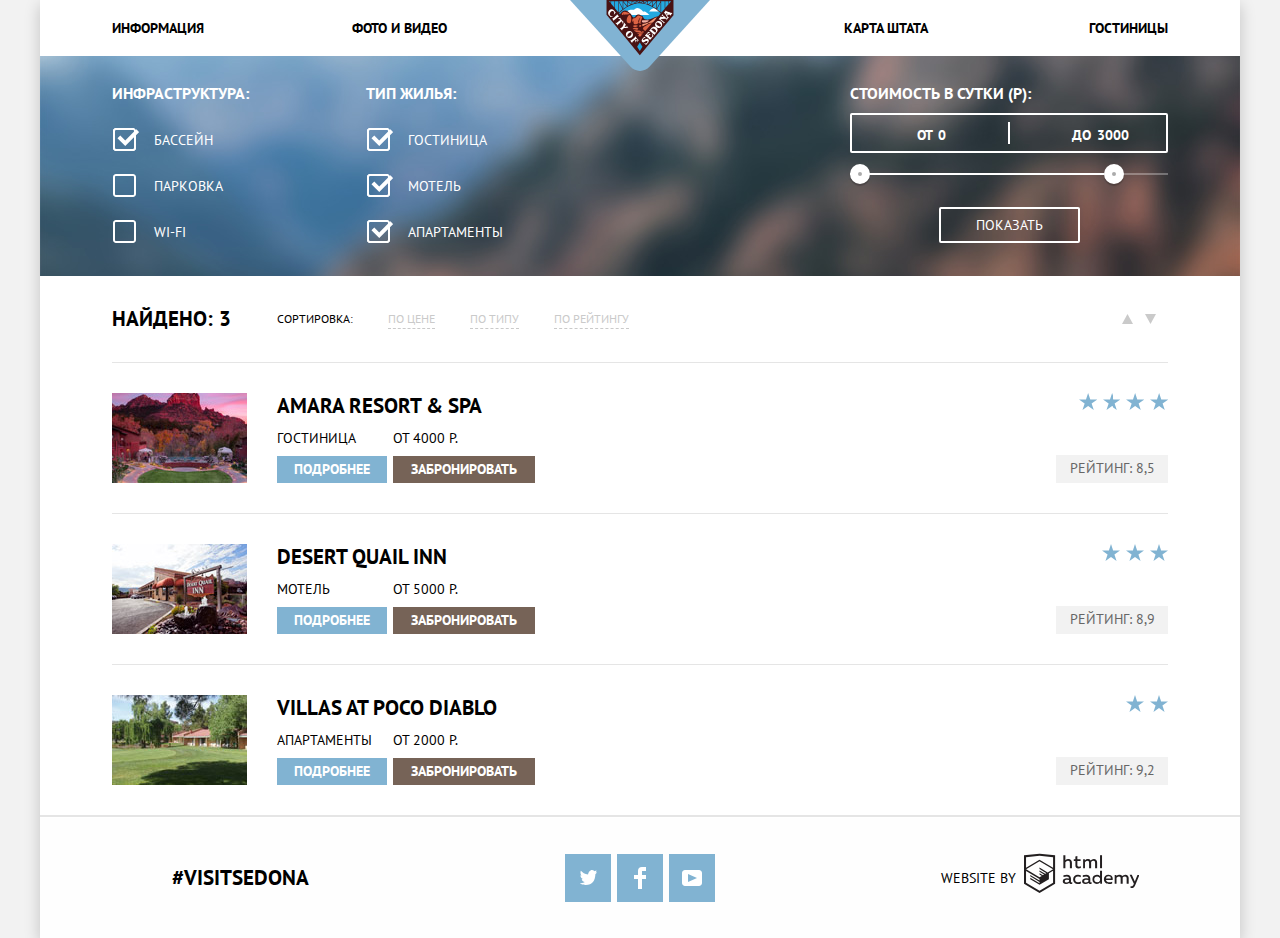
==== catalog.html @ 4a189723 "завершаем вёрстку личного проекта" ====
<!DOCTYPE html>
<html lang="ru">
  <head>
    <meta charset="utf-8">
    <title>HTML Academy: Седона</title>
    <link href="https://fonts.googleapis.com/css?family=PT+Sans:400,700&display=swap&subset=cyrillic" rel="stylesheet">
    <link href="css/normalize.css" rel="stylesheet">
    <link href="css/style.css" rel="stylesheet">
  </head>
  <body>
		<div class="wrapper-inner-page">
		<div class="background-wrap">
			<header class="main-header">
				<nav class="main-navigation">
					<a class="main-header-logo" href="index.html">
						<img src="img/logo.svg" width="140" height="70" alt="Логотип Седона">
					</a>
					<ul class="site-navigation">
						<li> <a href="info.html">Информация</a></li>
						<li> <a href="foto-video.html">Фото и видео</a></li>
						<li> <a href="mapstate.html">Карта штата</a></li>
						<li> <a href="catalog.html">Гостиницы</a></li>
					</ul>
				</nav>
			</header>
			<main>
				<section class="filters">
					<h2 class="visually-hidden">Фильтр отелей</h2>
					<form class="filter" method="get" action="https://echo.htmlacademy.ru">
						<div class="fieldset-wrap">
							<fieldset>
								<legend>Инфраструктура:</legend>
									<ul>
										<li class="filter-option">
											<input class="visually-hidden filter-input filter-input-checkbox" type="checkbox" name="pool" id="filter-pool" checked>
											<label for="filter-pool">Бассейн</label>
										</li>
										<li class="filter-option">
											<input class="visually-hidden filter-input filter-input-checkbox" type="checkbox" name="parking" id="filter-parking">
											<label for="filter-parking">Парковка</label>
										</li>
										<li class="filter-option">
											<input class="visually-hidden filter-input filter-input-checkbox" type="checkbox" name="wi-fi" id="filter-wi-fi">
											<label for="filter-wi-fi">Wi-Fi</label>
										</li>
									</ul>
							</fieldset>
							<fieldset>
								<legend>Тип жилья:</legend>
									<ul>
										<li class="filter-option">
											<input class="visually-hidden filter-input filter-input-checkbox" type="checkbox" name="hostel" id="filter-hostel" checked>
											<label for="filter-hostel">Гостиница</label>
										</li>
										<li class="filter-option">
											<input class="visually-hidden filter-input filter-input-checkbox" type="checkbox" name="hotel" id="filter-hotel" checked>
											<label for="filter-hotel">Мотель</label>
										</li>
										<li class="filter-option">
											<input class="visually-hidden filter-input filter-input-checkbox" type="checkbox" name="apartments" id="filter-apartments" checked>
											<label for="filter-apartments">Апартаменты</label>
										</li>
									</ul>
							</fieldset>
						</div>
						<div clas="filter-range-wrap">
							<div class="filter-range">
								<div class="filter-range-title">Стоимость в сутки (р):</div>
								<div class="price-controls">
									<label class="min-price">от <input type="text" name="min-price" value="0"></label>
									<label class="max-price">до <input type="text" name="max-price" value="3000"></label>
								</div>
								<div class="range-controls">
									<div class="scale">
										<div class="bar"></div>
									</div>
									<div class="range-toggle range-toggle-min"></div>
									<div class="range-toggle range-toggle-max"></div>
								</div>
								<button class="btn-transparent" type="submit">Показать</button>
							</div>
						</div>
					</form>
					<div class="results">
						<div class="found-wrap">
							<ul class="found">Найдено:
								<li>3</li>
							</ul>
							<ul class="sorting">Сортировка:
								<li class="sort-by"><a href="">По цене</a></li>
								<li class="sort-by"><a href="">По типу</a></li>
								<li class="sort-by"><a href="">По рейтингу</a></li>
							</ul>
						</div>
						<ul class="icon-dir">
							<li class="icon-up-down-dir"><a href=""><svg xmlns="http://www.w3.org/2000/svg" width="11" height="10" viewBox="0 0 11 10"><path fill="#231F20" d="M5.5 0L0 10h11z"/></svg></a></li>
							<li class="icon-up-down-dir"><a href=""><svg xmlns="http://www.w3.org/2000/svg" width="11" height="10" viewBox="0 0 11 10"><path fill="#231F20" d="M5.5 10L0 0h11"/></svg></a></li>
						</ul>
					</div>
				</div>
			</section>
			<section class="hotels">
				<h2 class="visually-hidden">Список подходящих отелей</h2>
				
					<ul class="hotels-list">
						<li>
							<div class="hotel-wrapper">
								<a href="#"><img class="preview" src="img/amara-resort.jpg" alt="Фото Amara Resort & Spa"></a>
								<div class="hotel-info">
									<h3><a class="hotels-name">Amara Resort & Spa</a></h3>
									<div class="type-price">
										<p>Гостиница</p>
										<p>От 4000 р.</p>
									</div>
									<div class="button-block">
										<a href="#" class="button-more">Подробнее</a>
										<a href="#" class="button-reservation">Забронировать</a>
									</div>
								</div>
								<div class="hotel-rating">
									<div class="star four-star">
									</div>
									<p class="rating">Рейтинг: 8,5</p>
								</div>
							</div>
						</li>
						<li>
							<div class="hotel-wrapper">
								<a href="#"><img class="preview" src="img/desert-quail.jpg" alt="Фото Desert Quail Inn"></a>
								<div class="hotel-info">
									<h3><a class="hotels-name">Desert Quail Inn</a></h3>
									<div class="type-price">	
										<p>Мотель</p>
										<p>От 5000 р.</p>
									</div>
									<div class="button-block">
										<a href="#" class="button-more">Подробнее</a>
										<a href="#" class="button-reservation">Забронировать</a>
									</div>
								</div>
								<div class="hotel-rating">
									<div class="star three-star">
									</div>
									<p class="rating">Рейтинг: 8,9</p>
								</div>
							</div>
						</li>
						<li>
							<div class="hotel-wrapper">
								<a href="#"><img class="preview" src="img/villas-at-poco-diablo.jpg" alt="Фото Villas at Poco Diablo"></a>
								<div class="hotel-info">
									<h3><a class="hotels-name">Villas at Poco Diablo</a></h3>
									<div class="type-price">
										<p>Апартаменты</p>
										<p>От 2000 р.</p>
									</div>
									<div class="button-block">
										<a class="button-more" href="#">Подробнее</a>
										<a href="#" class="button-reservation">Забронировать</a>
									</div>
								</div>
								<div class="hotel-rating">
									<div class="star two-star"></div>
									<p class="rating">Рейтинг: 9,2</p>								
								</div>
							</div>
						</li>
					</ul>
				
			</section>
		</main>
			<footer class="main-footer">
				<div class="visitsedona">#visitSEDONA
				</div>
				<ul class="footer-social">
					<li><a class="social-button" href="#"><span class="visually-hidden">Твиттер</span><svg xmlns="http://www.w3.org/2000/svg" xmlns:xlink="http://www.w3.org/1999/xlink" width="17" height="15" viewBox="0 0 17 15"><path fill="#FFF" d="M10.95.144c1.685-.496 2.984.27 3.577 1.179.673-.231 1.331-.481 2.011-.708a2.345 2.345 0 0 1-.857 1.768c.685.17 1.304-.491 1.304-.491-.169 1-1.006 1.788-1.563 2.024-.231 6.75-3.175 11.217-10.077 11.082h-.446c-.41 0-4.164-.46-4.898-1.887 2.271.196 3.893-.422 4.693-1.177-.96-.3-2.679-.477-2.979-2.95.349.106.564.228 1.19.119C1.705 8.247.374 7.53.448 5.33c.285.328 1.067.536 1.34.472C1.085 5.561-.182 2.442.894.85c1.818 1.854 3.735 3.606 7.152 3.773C8.254 2.33 9.183.793 10.95.144z"/></svg>
		</a></li>
					<li><a class="social-button" href="#"><span class="visually-hidden">Фэйсбук</span><svg xmlns="http://www.w3.org/2000/svg" width="12" height="22" viewBox="0 0 12 22"><path fill="#FFF" d="M12 4V0H8a4 4 0 0 0-4 4v4H0v4h4v10h4V12h4V8H8V4h4z"/></svg></a></li>
					<li><a class="social-button" href="#"><span class="visually-hidden">Ютуб</span><svg xmlns="http://www.w3.org/2000/svg" xmlns:xlink="http://www.w3.org/1999/xlink" width="20" height="16" viewBox="0 0 20 16"><path fill="#FFF" d="M17 0H3C1.35 0 0 1.35 0 3v10c0 1.65 1.35 3 3 3h14c1.65 0 3-1.35 3-3V3c0-1.65-1.35-3-3-3zM6.027 11.998V4.002L15.014 8l-8.987 3.998z"/></svg>
		</a></li>
				</ul>
				<div class="footer-copyright">
					<p>Website by</p>
					<a href="https://htmlacademy.ru/intensive/htmlcss"><svg data-name="Layer 1" xmlns="http://www.w3.org/2000/svg" width="115" height="41" viewBox="0 0 113 39"><title>logo-name</title><path d="M401.93,351.51a2.07,2.07,0,0,0,.58-0.11v1.4a3.41,3.41,0,0,1-1.24.22,1.75,1.75,0,0,1-1.75-1,5.08,5.08,0,0,1-3.3,1.13c-1.59,0-3.06-.87-3.06-2.68,0-2.24,2.08-2.93,3.9-2.93a11.63,11.63,0,0,1,2.28.26v-0.31c0-1.09-.8-1.86-2.3-1.86a7.79,7.79,0,0,0-3.15.67v-1.79a10.72,10.72,0,0,1,3.35-.58c2.48,0,4,1.18,4,3.83v3.14A0.57,0.57,0,0,0,401.93,351.51Zm-6.76-1.19a1.42,1.42,0,0,0,1.64,1.29,3.56,3.56,0,0,0,2.53-1V349.1a10.21,10.21,0,0,0-1.9-.22C396.34,348.89,395.17,349.23,395.17,350.33Z" transform="translate(-355.09 -323.29)"/><path d="M408.15,343.91a5.29,5.29,0,0,1,2.7.67v1.79a4.28,4.28,0,0,0-2.42-.73,2.89,2.89,0,1,0,0,5.76,5.26,5.26,0,0,0,2.55-.67v1.8a6.58,6.58,0,0,1-2.9.6,4.42,4.42,0,0,1-4.72-4.54A4.54,4.54,0,0,1,408.15,343.91Z" transform="translate(-355.09 -323.29)"/><path d="M420.93,351.51a2.07,2.07,0,0,0,.58-0.11v1.4a3.41,3.41,0,0,1-1.24.22,1.75,1.75,0,0,1-1.75-1,5.08,5.08,0,0,1-3.3,1.13c-1.59,0-3.06-.87-3.06-2.68,0-2.24,2.08-2.93,3.9-2.93a11.63,11.63,0,0,1,2.28.26v-0.31c0-1.09-.8-1.86-2.3-1.86a7.79,7.79,0,0,0-3.15.67v-1.79a10.72,10.72,0,0,1,3.35-.58c2.48,0,4,1.18,4,3.83v3.14A0.57,0.57,0,0,0,420.93,351.51Zm-6.76-1.19a1.42,1.42,0,0,0,1.64,1.29,3.56,3.56,0,0,0,2.53-1V349.1a10.21,10.21,0,0,0-1.9-.22C415.33,348.89,414.17,349.23,414.17,350.33Z" transform="translate(-355.09 -323.29)"/><path d="M431.76,340.14V352.9H430v-1.39a4.07,4.07,0,0,1-3.35,1.62,4.62,4.62,0,0,1,0-9.22,4,4,0,0,1,3.15,1.37v-5.14h2ZM427,345.62a2.9,2.9,0,0,0,0,5.8,3,3,0,0,0,2.79-1.84v-2.13A3.06,3.06,0,0,0,427,345.62Z" transform="translate(-355.09 -323.29)"/><path d="M438.08,343.91c3.48,0,4.68,2.81,4.12,5.34h-6.58c0.22,1.57,1.75,2.22,3.35,2.22a6.41,6.41,0,0,0,2.77-.62v1.68a7.5,7.5,0,0,1-3.14.6c-2.68,0-5-1.53-5-4.61A4.39,4.39,0,0,1,438.08,343.91Zm0.09,1.62a2.39,2.39,0,0,0-2.57,2.26h4.85A2.06,2.06,0,0,0,438.17,345.53Z" transform="translate(-355.09 -323.29)"/><path d="M444.19,352.9v-8.75h1.73v1.09a4,4,0,0,1,2.92-1.33,3,3,0,0,1,2.73,1.4,4.33,4.33,0,0,1,3.06-1.4,3.21,3.21,0,0,1,3.32,3.52v5.47h-2v-5.41a1.67,1.67,0,0,0-1.73-1.84,2.94,2.94,0,0,0-2.17,1.18c0,0.2,0,.4,0,0.6v5.47h-2v-5.41a1.67,1.67,0,0,0-1.73-1.84,3.11,3.11,0,0,0-2.32,1.35v5.91h-2Z" transform="translate(-355.09 -323.29)"/><path d="M466.56,344.15h2l-4.1,9.93c-0.95,2.28-2.19,3-3.52,3a5,5,0,0,1-1.15-.15v-1.66a3,3,0,0,0,.89.13c0.95,0,1.66-.67,2.17-2l0.18-.44-4.16-8.82H461l3,6.6Z" transform="translate(-355.09 -323.29)"/><path d="M395.75,324.82v5a4,4,0,0,1,2.83-1.2,3.41,3.41,0,0,1,3.61,3.57v5.41h-2v-5.16a1.9,1.9,0,0,0-2-2.1,3.08,3.08,0,0,0-2.44,1.46v5.8h-2V324.82h2Z" transform="translate(-355.09 -323.29)"/><path d="M407.52,325.71v3.12h3.17v1.71h-3.17v4c0,1.15.53,1.53,1.66,1.53a4.71,4.71,0,0,0,1.77-.35v1.68a7.14,7.14,0,0,1-2.35.38,2.68,2.68,0,0,1-3-2.88v-4.38H404v-1.71h1.57v-2.64Z" transform="translate(-355.09 -323.29)"/><path d="M413.19,337.58v-8.75h1.73v1.09a4,4,0,0,1,2.92-1.33,3,3,0,0,1,2.73,1.4,4.33,4.33,0,0,1,3.06-1.4,3.21,3.21,0,0,1,3.32,3.52v5.47h-2v-5.41a1.67,1.67,0,0,0-1.73-1.84,2.94,2.94,0,0,0-2.17,1.18c0,0.2,0,.4,0,0.6v5.47h-2v-5.41a1.67,1.67,0,0,0-1.73-1.84,3.11,3.11,0,0,0-2.32,1.35v5.91h-2Z" transform="translate(-355.09 -323.29)"/><rect x="74.72" y="1.52" width="1.95" height="12.76"/><path d="M370.53,323.31l-0.16,0-15.28,1.6v28L370.37,362l15.28-9.09v-28Zm13.12,28.45-13.28,7.9-13.28-7.9V340.28l13.22,7.87,0,1.43-9.07-5.4v1.38l9.11,5.47,0,1.46-9.1-5.42v1.38l9.11,5.47h0l9.19-5.5v-1.39h0v-4.52l4.1-2.45v11.67Zm0-13.16L380,340.74h0l-1.68,1-8-4.76v1.38l6.84,4.07-0.06,0-0.15.09-1,.57-5.64-3.36v1.38l4.45,2.65-1.05.7,0,0-3.36-2v1.38l2.21,1.3-2.25,1.35-13.16-7.82,13.17-7.92h0Zm0-1.39-13.35-7.87h0l-13.2,7.86v-10.5l13.28-1.39,13.28,1.39v10.51Z" transform="translate(-355.09 -323.29)"/></svg>
					</a>
				</div>
			</footer>
		</div>
	</body>
</html>
---- css/style.css ----
body {
	font-family: "PT Sans", Arial, sans-serif;
	font-size: 14px;
	line-height: 26px;
	font-weight: 700;
	color: #000000;
	text-transform: uppercase;

	background-color: #f2f2f2;
}

.wrapper {
  margin: 0;
  padding: 0;
  width: 1200px;
  margin: 0 auto;

  background: url("../img/background-photo.jpg") no-repeat top, url("../img/map1.jpg") no-repeat bottom;
  background-color: #ffffff;
  box-shadow: 0 5px 15px 0 rgba(0, 1, 1, 0.2);
}

a {
  text-decoration: none;
}

img {
  max-width: 100%;
  height: auto;
}

.visually-hidden:not(:focus):not(:active),
input[type="checkbox"].visually-hidden,
input[type="radio"].visually-hidden {
  position: absolute;

  width: 1px;
  height: 1px;
  margin: -1px;
  border: 0;
  padding: 0;

  white-space: nowrap;

  clip-path: inset(100%);
  clip: rect(0 0 0 0);
  overflow: hidden;
}

.wrapper-inner-page {
  margin: 0;
  padding: 0;
  width: 1200px;
  margin: 0 auto;

  background-color: #ffffff;
  box-shadow: 0 5px 15px 0 rgba(0, 1, 1, 0.2);
}

.background-wrap {
	background: url("../img/filter-background.jpg") no-repeat top;
}


.main-navigation {
	position: relative;
	display: flex;
	flex-direction: column;
	padding: 0;
	margin: 0;
	margin-bottom: 76px;
	max-width: 1200px;
	background-color: #ffffff;
}

.site-navigation {
  display: flex;
  flex-direction: row;
  flex-wrap: wrap;
  justify-content: space-between;
  margin: 0;
  padding: 0;
  margin-right: 72px;
  margin-left: 72px;

  list-style: none;
}

.site-navigation li {
	display: flex;
	width: 20%;
	
}

.site-navigation li:nth-child(3),
.site-navigation li:nth-child(4) {
	justify-content: flex-end;
}

.site-navigation li:nth-child(1),
.site-navigation li:nth-child(2) {
	justify-content: flex-start;
	
}

.site-navigation li:nth-child(1) {
	margin-right: 29px;
}

.site-navigation li:nth-child(2) {
	margin-right: 76px;
}

.site-navigation li:nth-child(3) {
	margin-left: 77px;
}

.site-navigation li:nth-child(4) {
	margin-left: 29px;
}

.site-navigation a {
	display: block;
	color: #000000;
	padding: 0;
	margin: 0;
	
	padding-top: 15px;
	padding-bottom: 15px;
}

.site-navigation a:hover {
  color: #81b3d2;
}

.site-navigation a:focus {
  color: #766357;
}

.site-navigation a:active {
  color: #000000;
  opacity: .3;
}

.main-header-logo {
	position: absolute;
	left: 50%;
	transform: translateX(-50%);		
}

.welcome {
	display: flex;
	flex-direction: column;
	align-items: center;
	padding-bottom: 79px;

	background: url("../img/polygon.svg") no-repeat bottom;
}

.welcome-title {
	display: flex;
	justify-content: space-around;
}

.sedona-reasons {
	display: flex;
	flex-direction: column;
	padding-top: 60px;
	text-align: center;

	background-color: #ffffff;
}

.sedona {
	font-size: 21px;
	margin: 0;	
	margin-bottom: 31px;
}

.five-reasons {
	color: #333333;
	font-weight: 400;
	margin: 0;	
	margin-bottom: 50px;
}

.reasons {
	line-height: 21px;
	font-weight: 400;
	text-align: center;
	margin: 0;
	padding: 0;
}

.reasons-list {
	display: flex;
	flex-direction: row;	
	flex-wrap: wrap;
	margin: 0;
	padding: 0;


	list-style: none;
}

.reasons-list h3,
.recommendations-list h3 {
  font-size: 21px;
  font-weight: 700;
  padding: 0;
  margin: 0;
}

.reason-1,
.reason-2 {
	display: flex;
	flex-direction: row;
	flex-wrap: wrap;
	padding: 0;
	margin: 0;

	color: #ffffff;
	background-color: #81b3d2;	
}

.recommendations-list {
	display: flex;
	flex-direction: row;
	flex-wrap: wrap;
	justify-content: space-between;
	margin: 0;
	padding: 0;	
	padding-bottom: 82px;

	color: #000000;
	background-color: #ffffff;

	

}

.recommendation {
	display: flex;
	flex-direction: column;
	align-content: flex-start;
	margin-top: 159px;

	width: 304px;
	padding-left: 48px;
	padding-right: 48px;
}

.recommendation p {
	margin: 0;
	padding: 0;
}

.recommendation h3 {
	position: relative;
	padding-bottom: 26px;
}

.recommendation-1 h3::before {
	content: "";
	position: absolute;
	top: -109px;
	left: 114px;

	width: 74px;
	height: 76px;
	background-color: #ffffff;
	background-image: url("../img/icon-1.svg");
	background-repeat: no-repeat;
	background-position: bottom;
}

.recommendation-2 h3::before {
	content: "";
	position: absolute;
	top: -103px;
	left: 114px;

	width: 74px;
	height: 76px;
	background-color: #ffffff;
	background-image: url("../img/icon-2.svg");
	background-repeat: no-repeat;
	background-position: bottom;
}

.recommendation-3 h3::before {
	content: "";
	position: absolute;
	top: -103px;
	left: 114px;

	width: 74px;
	height: 76px;
	background-color: #ffffff;
	background-image: url("../img/icon-3.svg");
	background-repeat: no-repeat;
	background-position: bottom;
}

.reason-3,
.reason-4,
.reason-5 {
	background-color: #eeeeee;
	padding-bottom: 38px;
}

.reason-wrapper {
	width: 304px;
	padding-top: 46px;
	padding-left: 48px;
	padding-right: 48px;
}

.reason-wrapper h3 {	
	margin: 0;
	padding: 0;

	padding-bottom: 24px;
}

.reason-wrapper p {
	margin: 0;
	padding: 0;

	padding-bottom: 22px;
}

.reason-1 img,
.reason-2 img {
	
	width: 800px;
	height: 256px;
}

.search {
	display: flex;
	flex-direction: column;

	margin: 0;
	padding: 0;
}

.interested-block {
	margin: 0 auto;
	text-align: center;
	margin-top: 50px;
}

.interested {
	font-size: 30px;
  	line-height: 36px;
  	font-weight: 700;
	margin: 0;
	padding: 0;
	padding-bottom: 23px;
}

.date {
	font-weight: 400;
	line-height: 24px;
	margin: 0;
	padding: 0;
	padding-bottom: 48px;
}

.button-search-hotels {
	display: flex;
	justify-content: space-around;
	width: 568px;
	height: 86px;
	border: 0;
	padding: 0;
	margin: 0;
}

.form-wrapper {
	display: flex;
	margin: 0 auto;	
}

.form-search-hotels {
	display: flex;
	flex-direction: row;
	flex-wrap: wrap;
	justify-content: space-between;
	background-color: #ffffff;
	background-clip: padding-box;
	margin: 0 auto;
	margin-bottom: 78px;
	box-shadow: 0 7px 15px 0 rgba(0,1,1,0.15);


	width: 458px;
	padding: 55px;
}

.input-wrapper {
	display: flex;
	flex-direction: row;
	flex-wrap: wrap;
	width: 100%;
	justify-content: space-between;
	position: relative;
	padding: 0;
	margin: 0;

	margin-bottom: 29px;
}

.input-wrapper label {
	display: flex;
	flex-direction: row;
	align-items: center;
	margin: 0;
	padding: 0;
}

.input-wrapper input {
	box-sizing: border-box;
	width: 346px;
	padding-top: 7px;
	padding-bottom: 6px;
	padding-left: 12px;
	padding-right: 229px;
	border: 0;
	outline: 0;

	
	font: inherit;
	text-transform: uppercase;
}

.input-wrapper label,
.input-wrapper input {
	
 }

.input-wrapper input {
 	background-color: #f2f2f2;
 }

.input-wrapper input:hover {
 	background-color: #ebebeb;
 }

.input-wrapper input:focus {
 	background-color: #ffffff;
 	border: 2px solid #e5e5e5;
 }

.calendar {
	position: absolute;
	right: 9px;
	top: 8px;
	fill: #cacaca;
	border: 0;
	margin: 0;
	padding: 0;
	background-color: #f2f2f2;
}

.calendar:hover {
	fill: #000000;
}

.calendar:active {
	fill: #81b3d2; 
}

.namber-wrap {
	display: flex;
	flex-direction: row;
	flex-wrap: wrap;
	width: 50%;
	align-items: center;
	justify-content: flex-end;
	height: 40px;	
}

.namber-of {
	display: block;
	width: 38px;
	height: 38px;
	border: 0;
	padding: 0;
	text-align: center;
	outline: 0;
	font-weight: 700;
	background-color: #f2f2f2;
}

.button-plus,
.button-minus {
	display: flex;
	position: relative;
	padding: 0;
	margin: 0;
	border: 0;
	width: 38px;
	background-color: #f2f2f2;
	outline: 0;
}

.button-plus::before {
	content: "";
	position: absolute;
	left: 14px;
	top: 14px;


	height: 11px; 
	width: 11px;	 
	
	background-image: url("../img/plus.png");
	background-repeat: no-repeat;
}




.button-minus::before {
	content: "";
	position: absolute;
	left: 14px;
	top: 18px;

	width: 12px;
	height: 3px;

	background-image: url("../img/minus.png");
	background-repeat: no-repeat;
}

.button-plus:hover::before,
.button-minus:hover::before {
	filter: brightness(0);
}

.button-plus:active::before,
.button-minus:active::before {
	filter: hue-rotate(180deg);
}

.number-adults,
.number-children {
	display: flex;
	flex-direction: row;
	flex-wrap: wrap;
	
	margin: 0;
	padding: 0;
}

.number-adults {
	margin-right: 3px;
	margin-left: 40px;
}

.number-children {
	margin-left: 27px; 
}

.button-search {
	display: flex;
	justify-content: space-around;
	width: 100%;
	height: 58px;
	border: 0;
	padding: 0;
	margin: 0;

	margin-top: 54px;
}

/* Выверить код ниже*/

.button-search-hotels {
	font-size: 21px;
  	line-height: 26px;
 	font-weight: 700;
 	text-transform: uppercase;

	color: #ffffff;
	background-color: #766357;
}

.button-reservation {

}

.button-search-hotels:hover,
.button-reservation:hover {
  	background-color: #604e43;
}

.button-search-hotels:active,
.button-reservation:active {
	color: rgba(255,255,255,0.3);
	background-color: #503e33;
  }



.button-search {
	font-size: 21px;
  	line-height: 26px;
 	font-weight: 700;
 	text-transform: uppercase;

	color: #ffffff;
	background-color: #81b3d2;
}


/* Выверить код конец*/

.main-footer {
	display: flex;
	flex-direction: row;
	justify-content: flex-start;
	align-items: center;
	padding: 0;
	margin: 0;
	padding-bottom: 36px;
	padding-top: 36px;

	color: #000000;
	background: url("../img/background-footer.png") no-repeat bottom;
}

 .visitsedona,
 .hotels-name {
 	display: flex;
 	flex-direction: row;
 	flex-wrap: wrap;
 	align-items: flex-start;

 	

 	font-size: 21px;
  	line-height: 26px;
 	font-weight: 700;

 	color: #000000;
 }

  .visitsedona {
  	justify-content: center;
  	margin: 0;
  	padding: 0;
  	flex-basis: 400px;
 }

.footer-social {
	display: flex;
	flex-direction: row;
	flex-wrap: wrap;
	justify-content: center;
	flex-basis: 400px;
	
		
	margin: 0;
	padding: 0;

	list-style: none;
}

.social-button {
	display: flex;
	align-items: center;
	justify-content: center;
	width: 46px;
	height: 48px;
	

	background-color: #81b3d2;
	text-decoration: none;
}

.footer-social li:not(:last-of-type) {
	margin-right: 6px;
}

.button-search:hover,
.social-button:hover,
.button-more:hover,
.social-button:focus {
  background-color: #669ec0;
}

.button-search:active,
.social-button:active,
.button-more:active {
	color: #5496bd;
	color: #5496bd;
  }

.social-button:focus path {
	fill: #88b6d1;
}

.footer-copyright {
 	display: flex;
	flex-direction: row;
	flex-wrap: wrap;
	justify-content: center;
	flex-basis: 400px;
	

 	margin: 0;
	padding: 0;

	font-size: 14px;
  	line-height: 26px;
 	font-weight: 400;
 }

 .footer-copyright p {
  display: block;
  margin-bottom: auto;
  margin-top: auto;
  margin-right: 8px;
  
 }

.footer-copyright img {
  display: block;
  margin-bottom: auto;
  margin-top: auto;
}  

.footer-copyright svg {
  fill: #231f20;
}

.footer-copyright svg:hover {
  fill: #81b3d2;
}

.footer-copyright svg:active {
  fill: #bdbbbc;
}

.hotels {
	border-bottom: solid 1px #e5e5e5;

}

 .hotels-name p {
 	margin: 0;
 	padding: 0;
 	color: #333333;
 }

 .hotels-name:hover {
 	color: #81b3d2;
 }

.hotels-name:active {
 	color: rgba(0,0,0,0.3);
 }

.star {
 	display: flex;
 	justify-content: flex-end;
 	height: 17px;
 	background-image: url("../img/star.svg");
 	background-repeat: space; 
 }

 .two-star {
 	width: 42px;
 }

 .three-star {
 	width: 66px;
 }

 .four-star {
 	width: 89px;
 }
 


.hotels-list {
	display: flex;
	flex-direction: column;
	list-style: none;

	margin: 0;
	padding: 0;
	padding-left: 72px;
	padding-right: 72px;
	border-bottom: solid 1px #e5e5e5;
}

.hotel-wrapper {
	display: flex;
	margin: 0 auto;
	
}

.hotels-list li {
	border-top: solid 1px #e5e5e5;
}

.preview {
	width: 135px;
	height: 90px;
}

.button-more {
	width: 110px;
	margin: 0;
	padding: 0;
	border: 0;
	margin-right: 6px;
	text-align: center;

	font-weight: 700;
	color: #ffffff;

	background-color: #81b3d2;
}

.button-reservation {
	width: 142px;
	height: 27px;
	margin: 0;
	padding: 0;
	border: 0;
	text-align: center;

	font-size: 14px;
	line-height: 26px;
	font-weight: 700;

	color: #ffffff;
	background-color: #766357;
}

.rating {
	display: flex;
	flex-direction: column;
	align-items: center;
	width: 112px;
	height: 28px;
	padding: 0;
	margin: 0;

	background-color: #f2f2f2;
 	color: #666666;
}

.filters {
  width: 100%;
}

.filter {
  display: flex;
  flex-direction: row;
  justify-content: space-between;
  padding: 0;
  margin: 0;
  margin-left: 72px;
  margin-right: 72px;
}

.filter ul {
	padding: 0;
}

.fieldset-wrap {
	display: flex;
	flex-direction: row;
	justify-content: flex-start;
}

.filter fieldset {
  padding: 0;
  margin: 0;
  margin-right: 14px;
  margin-top: -49px;
  border: none;
  width: 240px;
}

.filter-option {
	margin: 0;
	padding: 0;
	margin-bottom: 25px;
	padding-left: 42px;

	font-weight: 400;
}

.filter-option label {
  position: relative;

  display: block;

  cursor: pointer;
  user-select: none;

  margin: 0;
}

.filter-input-checkbox + label::before {
  content: "";
  position: absolute;
  left: -41px;
  top: -2px;

  width: 23px;
  height: 23px;

   background-image: url("../img/checkbox-off.svg");
  background-repeat: no-repeat;
  background-position: 0 0;
}

.filter-input-checkbox:checked + label::after {
  content: "";

  position: absolute;

  width: 26px;
  height: 23px;
  left: -41px;
  top: -2px;
  
  background-image: url("../img/checkbox-on.svg");
  background-repeat: no-repeat;
  background-position: 0 0;
}


.filter legend {
	margin: 0;
	margin-bottom: 26px;
  
  font-size: 16px;
  line-height: 21px;
  color: #ffffff;
}

.filter ul {
	margin: 0;
  list-style: none;
  font-size: 14px;
  line-height: 21px;
   color: #ffffff;
}

.filter-range-wrap {
	display: flex;
	flex-direction: row;
}

.filter-range {
  width: 318px;
  margin-top: -49px;
  margin-bottom: 33px;

  color: #ffffff;
  text-transform: uppercase;
}

.filter-range-title {
  margin-bottom: 9px;

  font-weight: 600;
  font-size: 16px;
  line-height: 21px;
}

.price-controls {
  position: relative;
  
  height: 36px;
  margin-bottom: 20px;
  
  font-size: 0;

  border: 2px solid #ffffff;
  border-radius: 2px;
}

.price-controls::after {
  content: "";
  position: absolute;
  top: 50%;
  left: 50%;

  width: 2px;
  height: 22px;

  background: #ffffff;
  transform: translate(-50%, -50%);
}

.price-controls label {
  display: inline-block;

  font-size: 14px;
  line-height: 38px;
  vertical-align: top;

  cursor: pointer;
}

.price-controls .min-price,
.price-controls .max-price {
  width: 90px;
  padding-left: 65px;
}

.price-controls input {
  width: 50px;
  margin: 0;

  color: inherit;
  font: inherit;

  background: none;
  border: none;
}

.range-controls {
  position: relative;

  margin-bottom: 32px;
}

.range-controls .scale {
  height: 2px;

  background: rgba(255, 255, 255, 0.3);
}

.range-controls .bar {
  width: 80%;
  height: 2px;

  background: #ffffff;
}

.range-toggle {
  position: absolute;
  top: -9px;
  
  width: 4px;
  height: 4px;

  background: #ababab;
  border: 8px solid #ffffff;
  border-radius: 50%;
  box-shadow: 0 2px 1px 0 rgba(0, 1, 1, 0.2);
  cursor: pointer;
}

.range-toggle:hover {
  background: #1c4f80;
}

.range-toggle-min {
  left: 0;
}

.range-toggle-max {
  left: 80%;
}

.btn-transparent {
  display: block;
  margin: 0 auto;
  padding: 6px 35px;

  font-size: 14px;
  line-height: 20px;
  color: #ffffff;
  text-transform: uppercase;

  background: transparent;
  border: 2px solid #ffffff;
  border-radius: 2px;
  cursor: pointer;
}

.btn-transparent:hover {
  color: #000000;

  background: #ffffff;
}

.results {
	display: flex;
	flex-direction: row;
	flex-wrap: wrap;
	justify-content: space-between;
	align-items: center;

	padding: 30px 72px;
	background-color: #ffffff;
}

.found-wrap {
display: flex;
flex-direction: row;
align-items: center;
}

.results ul {
	display: flex;
	flex-direction: row;
	flex-wrap: wrap;
	padding: 0;
}

.found {
	width: 165px;
	list-style: none;

	font-size: 21px;
	line-height: 26px;
	margin: 0;

}

.found li {
	margin: 0;
	padding: 0;
	margin-left: 6px;
}

.sorting {
	display: flex;
	
	padding: 0;
	margin: 0;
	list-style: none;

	font-size: 12px;
	line-height: 18px;
	font-weight: 400;
}

.sort-by a {
	display: flex;
	margin: 0;
	padding: 0;
	margin-left: 35px;
	
	align-items: center;
	color: #cacaca;
	border-bottom: 1px dashed #cacaca;
}

.sort-by a:hover {
	color: #81b3d2;
	border-bottom: 1px dashed #81b3d2;
}

.sort-by a:active {
	color: #000000;
	border-bottom: 0;
}

.sort-by a:focus {
	color: #81b3d2;
	border-bottom: 0;
	outline: 0;
}

.results {
	position: relative;
	
}

.icon-dir {
	display: flex;
	
	padding: 0;
	margin: 0;
	list-style: none;
}

.icon-dir li {
	display: flex;
	
	padding: 0;
	margin: 0;
	margin-right: 12px;
}

.icon-up-down-dir path {
    fill: #cacaca;
}

.icon-up-down-dir:hover path {
    fill: #000000;
}

.icon-up-down-dir:active path {
    fill: #81b3d2
}


.hotel-wrapper {
	height: 150px;
	display: flex;
	flex-direction: row;
	align-items: center;
}

a {
	padding: 0;
	margin: 0;
}

.preview {
	display: block;
	padding: 0;
	margin: 0;
	border: 0;
	margin-right: 30px;
}

.hotel-info {
	min-height: 90px;
	display: flex;
	flex-direction: column;
	flex-grow: 1;
	justify-content: space-between;
	
	padding: 0;
	margin: 0;

	font-weight: 400;
	
}


.hotel-info h3,
.hotel-info p {
	padding: 0;
	margin: 0;

}

.type-price p {
	padding: 0;
	margin: 0;
	text-align: left;
	margin-right: 6px;
	width: 110px;
}

.type-price,
.button-block {
	display: flex;
	flex-direction: row;
}



.hotel-rating {
	height: 90px;
	display: flex;
	flex-direction: column;
	justify-content: space-between;
	align-items: flex-end;

	font-weight: 400;
	

	padding: 0;
	margin: 0;

}
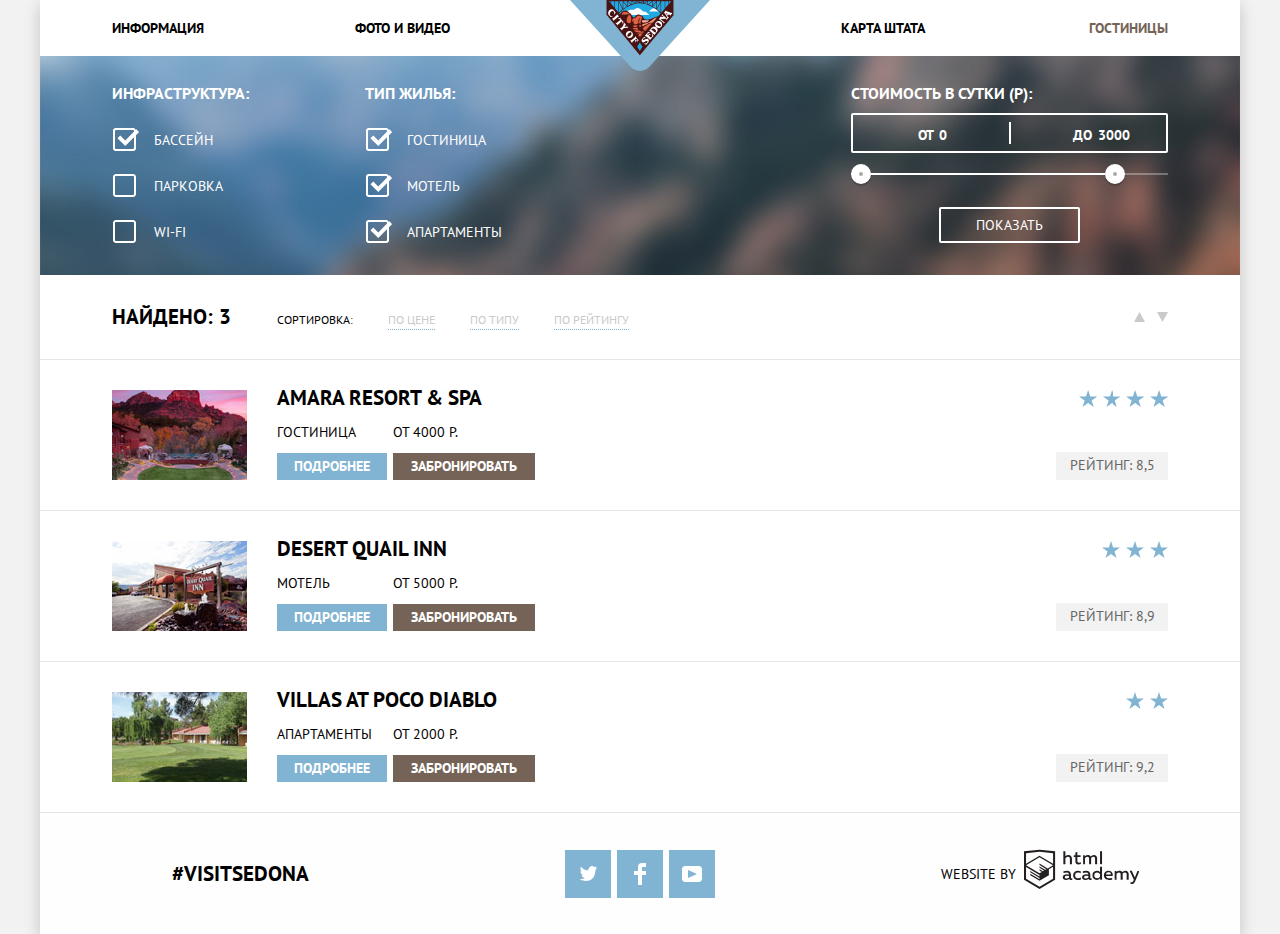
==== commit b21ddf4d: "завершаем вёрстку личного проекта" ====
--- a/catalog.html
+++ b/catalog.html
@@ -3,7 +3,7 @@
   <head>
     <meta charset="utf-8">
     <title>HTML Academy: Седона</title>
-    <link href="https://fonts.googleapis.com/css?family=PT+Sans:400,700&display=swap&subset=cyrillic" rel="stylesheet">
+    <link href="https://fonts.googleapis.com/css?family=PT+Sans:400,700&amp;subset=latin,cyrillic" rel="stylesheet" type="text/css">
     <link href="css/normalize.css" rel="stylesheet">
     <link href="css/style.css" rel="stylesheet">
   </head>
@@ -19,7 +19,7 @@
 						<li> <a href="info.html">Информация</a></li>
 						<li> <a href="foto-video.html">Фото и видео</a></li>
 						<li> <a href="mapstate.html">Карта штата</a></li>
-						<li> <a href="catalog.html">Гостиницы</a></li>
+						<li class="site-navigation-current">Гостиницы</li>
 					</ul>
 				</nav>
 			</header>
@@ -27,58 +27,54 @@
 				<section class="filters">
 					<h2 class="visually-hidden">Фильтр отелей</h2>
 					<form class="filter" method="get" action="https://echo.htmlacademy.ru">
-						<div class="fieldset-wrap">
-							<fieldset>
-								<legend>Инфраструктура:</legend>
-									<ul>
-										<li class="filter-option">
-											<input class="visually-hidden filter-input filter-input-checkbox" type="checkbox" name="pool" id="filter-pool" checked>
-											<label for="filter-pool">Бассейн</label>
-										</li>
-										<li class="filter-option">
-											<input class="visually-hidden filter-input filter-input-checkbox" type="checkbox" name="parking" id="filter-parking">
-											<label for="filter-parking">Парковка</label>
-										</li>
-										<li class="filter-option">
-											<input class="visually-hidden filter-input filter-input-checkbox" type="checkbox" name="wi-fi" id="filter-wi-fi">
-											<label for="filter-wi-fi">Wi-Fi</label>
-										</li>
-									</ul>
-							</fieldset>
-							<fieldset>
-								<legend>Тип жилья:</legend>
-									<ul>
-										<li class="filter-option">
-											<input class="visually-hidden filter-input filter-input-checkbox" type="checkbox" name="hostel" id="filter-hostel" checked>
-											<label for="filter-hostel">Гостиница</label>
-										</li>
-										<li class="filter-option">
-											<input class="visually-hidden filter-input filter-input-checkbox" type="checkbox" name="hotel" id="filter-hotel" checked>
-											<label for="filter-hotel">Мотель</label>
-										</li>
-										<li class="filter-option">
-											<input class="visually-hidden filter-input filter-input-checkbox" type="checkbox" name="apartments" id="filter-apartments" checked>
-											<label for="filter-apartments">Апартаменты</label>
-										</li>
-									</ul>
-							</fieldset>
-						</div>
-						<div clas="filter-range-wrap">
-							<div class="filter-range">
-								<div class="filter-range-title">Стоимость в сутки (р):</div>
-								<div class="price-controls">
-									<label class="min-price">от <input type="text" name="min-price" value="0"></label>
-									<label class="max-price">до <input type="text" name="max-price" value="3000"></label>
+						<fieldset>
+							<legend>Инфраструктура:</legend>
+								<ul>
+									<li class="filter-option">
+										<input class="visually-hidden filter-input filter-input-checkbox" type="checkbox" name="pool" id="filter-pool" checked>
+										<label for="filter-pool">Бассейн</label>
+									</li>
+									<li class="filter-option">
+										<input class="visually-hidden filter-input filter-input-checkbox" type="checkbox" name="parking" id="filter-parking">
+										<label for="filter-parking">Парковка</label>
+									</li>
+									<li class="filter-option">
+										<input class="visually-hidden filter-input filter-input-checkbox" type="checkbox" name="wi-fi" id="filter-wi-fi">
+										<label for="filter-wi-fi">Wi-Fi</label>
+									</li>
+								</ul>
+						</fieldset>
+						<fieldset>
+							<legend>Тип жилья:</legend>
+								<ul>
+									<li class="filter-option">
+										<input class="visually-hidden filter-input filter-input-checkbox" type="checkbox" name="hostel" id="filter-hostel" checked>
+										<label for="filter-hostel">Гостиница</label>
+									</li>
+									<li class="filter-option">
+										<input class="visually-hidden filter-input filter-input-checkbox" type="checkbox" name="hotel" id="filter-hotel" checked>
+										<label for="filter-hotel">Мотель</label>
+									</li>
+									<li class="filter-option">
+										<input class="visually-hidden filter-input filter-input-checkbox" type="checkbox" name="apartments" id="filter-apartments" checked>
+										<label for="filter-apartments">Апартаменты</label>
+									</li>
+								</ul>
+						</fieldset>
+						<div class="filter-range">
+							<div class="filter-range-title">Стоимость в сутки (р):</div>
+							<div class="price-controls">
+								<label class="min-price">от <input type="text" name="min-price" value="0"></label>
+								<label class="max-price">до <input type="text" name="max-price" value="3000"></label>
+							</div>
+							<div class="range-controls">
+								<div class="scale">
+									<div class="bar"></div>
 								</div>
-								<div class="range-controls">
-									<div class="scale">
-										<div class="bar"></div>
-									</div>
-									<div class="range-toggle range-toggle-min"></div>
-									<div class="range-toggle range-toggle-max"></div>
-								</div>
-								<button class="btn-transparent" type="submit">Показать</button>
+								<div class="range-toggle range-toggle-min"></div>
+								<div class="range-toggle range-toggle-max"></div>
 							</div>
+							<button class="btn-transparent" type="submit">Показать</button>
 						</div>
 					</form>
 					<div class="results">
@@ -101,72 +97,64 @@
 			</section>
 			<section class="hotels">
 				<h2 class="visually-hidden">Список подходящих отелей</h2>
-				
 					<ul class="hotels-list">
 						<li>
-							<div class="hotel-wrapper">
-								<a href="#"><img class="preview" src="img/amara-resort.jpg" alt="Фото Amara Resort & Spa"></a>
-								<div class="hotel-info">
-									<h3><a class="hotels-name">Amara Resort & Spa</a></h3>
-									<div class="type-price">
-										<p>Гостиница</p>
-										<p>От 4000 р.</p>
-									</div>
-									<div class="button-block">
-										<a href="#" class="button-more">Подробнее</a>
-										<a href="#" class="button-reservation">Забронировать</a>
-									</div>
+							<a href="#"><img class="preview" src="img/amara-resort.jpg" alt="Фото Amara Resort & Spa"></a>
+							<div class="hotel-info">
+								<h3><a class="hotels-name">Amara Resort & Spa</a></h3>
+								<div class="type-price">
+									<p>Гостиница</p>
+									<p>От 4000 р.</p>
 								</div>
-								<div class="hotel-rating">
-									<div class="star four-star">
-									</div>
-									<p class="rating">Рейтинг: 8,5</p>
+								<div class="button-block">
+									<a href="#" class="button-more">Подробнее</a>
+									<a href="#" class="button-reservation">Забронировать</a>
 								</div>
+							</div>
+							<div class="hotel-rating">
+								<div class="star four-star">
+								</div>
+								<p class="rating">Рейтинг: 8,5</p>
 							</div>
 						</li>
 						<li>
-							<div class="hotel-wrapper">
-								<a href="#"><img class="preview" src="img/desert-quail.jpg" alt="Фото Desert Quail Inn"></a>
-								<div class="hotel-info">
-									<h3><a class="hotels-name">Desert Quail Inn</a></h3>
-									<div class="type-price">	
-										<p>Мотель</p>
-										<p>От 5000 р.</p>
-									</div>
-									<div class="button-block">
-										<a href="#" class="button-more">Подробнее</a>
-										<a href="#" class="button-reservation">Забронировать</a>
-									</div>
+							<a href="#"><img class="preview" src="img/desert-quail.jpg" alt="Фото Desert Quail Inn"></a>
+							<div class="hotel-info">
+								<h3><a class="hotels-name">Desert Quail Inn</a></h3>
+								<div class="type-price">	
+									<p>Мотель</p>
+									<p>От 5000 р.</p>
 								</div>
-								<div class="hotel-rating">
-									<div class="star three-star">
-									</div>
-									<p class="rating">Рейтинг: 8,9</p>
+								<div class="button-block">
+									<a href="#" class="button-more">Подробнее</a>
+									<a href="#" class="button-reservation">Забронировать</a>
 								</div>
+							</div>
+							<div class="hotel-rating">
+								<div class="star three-star">
+								</div>
+								<p class="rating">Рейтинг: 8,9</p>
 							</div>
 						</li>
 						<li>
-							<div class="hotel-wrapper">
-								<a href="#"><img class="preview" src="img/villas-at-poco-diablo.jpg" alt="Фото Villas at Poco Diablo"></a>
-								<div class="hotel-info">
-									<h3><a class="hotels-name">Villas at Poco Diablo</a></h3>
-									<div class="type-price">
-										<p>Апартаменты</p>
-										<p>От 2000 р.</p>
-									</div>
-									<div class="button-block">
-										<a class="button-more" href="#">Подробнее</a>
-										<a href="#" class="button-reservation">Забронировать</a>
-									</div>
+							<a href="#"><img class="preview" src="img/villas-at-poco-diablo.jpg" alt="Фото Villas at Poco Diablo"></a>
+							<div class="hotel-info">
+								<h3><a class="hotels-name">Villas at Poco Diablo</a></h3>
+								<div class="type-price">
+									<p>Апартаменты</p>
+									<p>От 2000 р.</p>
 								</div>
-								<div class="hotel-rating">
-									<div class="star two-star"></div>
-									<p class="rating">Рейтинг: 9,2</p>								
+								<div class="button-block">
+									<a class="button-more" href="#">Подробнее</a>
+									<a href="#" class="button-reservation">Забронировать</a>
 								</div>
+							</div>
+							<div class="hotel-rating">
+								<div class="star two-star"></div>
+								<p class="rating">Рейтинг: 9,2</p>								
 							</div>
 						</li>
 					</ul>
-				
 			</section>
 		</main>
 			<footer class="main-footer">
@@ -181,7 +169,7 @@
 				</ul>
 				<div class="footer-copyright">
 					<p>Website by</p>
-					<a href="https://htmlacademy.ru/intensive/htmlcss"><svg data-name="Layer 1" xmlns="http://www.w3.org/2000/svg" width="115" height="41" viewBox="0 0 113 39"><title>logo-name</title><path d="M401.93,351.51a2.07,2.07,0,0,0,.58-0.11v1.4a3.41,3.41,0,0,1-1.24.22,1.75,1.75,0,0,1-1.75-1,5.08,5.08,0,0,1-3.3,1.13c-1.59,0-3.06-.87-3.06-2.68,0-2.24,2.08-2.93,3.9-2.93a11.63,11.63,0,0,1,2.28.26v-0.31c0-1.09-.8-1.86-2.3-1.86a7.79,7.79,0,0,0-3.15.67v-1.79a10.72,10.72,0,0,1,3.35-.58c2.48,0,4,1.18,4,3.83v3.14A0.57,0.57,0,0,0,401.93,351.51Zm-6.76-1.19a1.42,1.42,0,0,0,1.64,1.29,3.56,3.56,0,0,0,2.53-1V349.1a10.21,10.21,0,0,0-1.9-.22C396.34,348.89,395.17,349.23,395.17,350.33Z" transform="translate(-355.09 -323.29)"/><path d="M408.15,343.91a5.29,5.29,0,0,1,2.7.67v1.79a4.28,4.28,0,0,0-2.42-.73,2.89,2.89,0,1,0,0,5.76,5.26,5.26,0,0,0,2.55-.67v1.8a6.58,6.58,0,0,1-2.9.6,4.42,4.42,0,0,1-4.72-4.54A4.54,4.54,0,0,1,408.15,343.91Z" transform="translate(-355.09 -323.29)"/><path d="M420.93,351.51a2.07,2.07,0,0,0,.58-0.11v1.4a3.41,3.41,0,0,1-1.24.22,1.75,1.75,0,0,1-1.75-1,5.08,5.08,0,0,1-3.3,1.13c-1.59,0-3.06-.87-3.06-2.68,0-2.24,2.08-2.93,3.9-2.93a11.63,11.63,0,0,1,2.28.26v-0.31c0-1.09-.8-1.86-2.3-1.86a7.79,7.79,0,0,0-3.15.67v-1.79a10.72,10.72,0,0,1,3.35-.58c2.48,0,4,1.18,4,3.83v3.14A0.57,0.57,0,0,0,420.93,351.51Zm-6.76-1.19a1.42,1.42,0,0,0,1.64,1.29,3.56,3.56,0,0,0,2.53-1V349.1a10.21,10.21,0,0,0-1.9-.22C415.33,348.89,414.17,349.23,414.17,350.33Z" transform="translate(-355.09 -323.29)"/><path d="M431.76,340.14V352.9H430v-1.39a4.07,4.07,0,0,1-3.35,1.62,4.62,4.62,0,0,1,0-9.22,4,4,0,0,1,3.15,1.37v-5.14h2ZM427,345.62a2.9,2.9,0,0,0,0,5.8,3,3,0,0,0,2.79-1.84v-2.13A3.06,3.06,0,0,0,427,345.62Z" transform="translate(-355.09 -323.29)"/><path d="M438.08,343.91c3.48,0,4.68,2.81,4.12,5.34h-6.58c0.22,1.57,1.75,2.22,3.35,2.22a6.41,6.41,0,0,0,2.77-.62v1.68a7.5,7.5,0,0,1-3.14.6c-2.68,0-5-1.53-5-4.61A4.39,4.39,0,0,1,438.08,343.91Zm0.09,1.62a2.39,2.39,0,0,0-2.57,2.26h4.85A2.06,2.06,0,0,0,438.17,345.53Z" transform="translate(-355.09 -323.29)"/><path d="M444.19,352.9v-8.75h1.73v1.09a4,4,0,0,1,2.92-1.33,3,3,0,0,1,2.73,1.4,4.33,4.33,0,0,1,3.06-1.4,3.21,3.21,0,0,1,3.32,3.52v5.47h-2v-5.41a1.67,1.67,0,0,0-1.73-1.84,2.94,2.94,0,0,0-2.17,1.18c0,0.2,0,.4,0,0.6v5.47h-2v-5.41a1.67,1.67,0,0,0-1.73-1.84,3.11,3.11,0,0,0-2.32,1.35v5.91h-2Z" transform="translate(-355.09 -323.29)"/><path d="M466.56,344.15h2l-4.1,9.93c-0.95,2.28-2.19,3-3.52,3a5,5,0,0,1-1.15-.15v-1.66a3,3,0,0,0,.89.13c0.95,0,1.66-.67,2.17-2l0.18-.44-4.16-8.82H461l3,6.6Z" transform="translate(-355.09 -323.29)"/><path d="M395.75,324.82v5a4,4,0,0,1,2.83-1.2,3.41,3.41,0,0,1,3.61,3.57v5.41h-2v-5.16a1.9,1.9,0,0,0-2-2.1,3.08,3.08,0,0,0-2.44,1.46v5.8h-2V324.82h2Z" transform="translate(-355.09 -323.29)"/><path d="M407.52,325.71v3.12h3.17v1.71h-3.17v4c0,1.15.53,1.53,1.66,1.53a4.71,4.71,0,0,0,1.77-.35v1.68a7.14,7.14,0,0,1-2.35.38,2.68,2.68,0,0,1-3-2.88v-4.38H404v-1.71h1.57v-2.64Z" transform="translate(-355.09 -323.29)"/><path d="M413.19,337.58v-8.75h1.73v1.09a4,4,0,0,1,2.92-1.33,3,3,0,0,1,2.73,1.4,4.33,4.33,0,0,1,3.06-1.4,3.21,3.21,0,0,1,3.32,3.52v5.47h-2v-5.41a1.67,1.67,0,0,0-1.73-1.84,2.94,2.94,0,0,0-2.17,1.18c0,0.2,0,.4,0,0.6v5.47h-2v-5.41a1.67,1.67,0,0,0-1.73-1.84,3.11,3.11,0,0,0-2.32,1.35v5.91h-2Z" transform="translate(-355.09 -323.29)"/><rect x="74.72" y="1.52" width="1.95" height="12.76"/><path d="M370.53,323.31l-0.16,0-15.28,1.6v28L370.37,362l15.28-9.09v-28Zm13.12,28.45-13.28,7.9-13.28-7.9V340.28l13.22,7.87,0,1.43-9.07-5.4v1.38l9.11,5.47,0,1.46-9.1-5.42v1.38l9.11,5.47h0l9.19-5.5v-1.39h0v-4.52l4.1-2.45v11.67Zm0-13.16L380,340.74h0l-1.68,1-8-4.76v1.38l6.84,4.07-0.06,0-0.15.09-1,.57-5.64-3.36v1.38l4.45,2.65-1.05.7,0,0-3.36-2v1.38l2.21,1.3-2.25,1.35-13.16-7.82,13.17-7.92h0Zm0-1.39-13.35-7.87h0l-13.2,7.86v-10.5l13.28-1.39,13.28,1.39v10.51Z" transform="translate(-355.09 -323.29)"/></svg>
+					<a href="https://htmlacademy.ru/intensive/htmlcss"><span><svg data-name="Layer 1" xmlns="http://www.w3.org/2000/svg" width="115" height="41" viewBox="0 0 113 39"><title>logo-name</title><path d="M401.93,351.51a2.07,2.07,0,0,0,.58-0.11v1.4a3.41,3.41,0,0,1-1.24.22,1.75,1.75,0,0,1-1.75-1,5.08,5.08,0,0,1-3.3,1.13c-1.59,0-3.06-.87-3.06-2.68,0-2.24,2.08-2.93,3.9-2.93a11.63,11.63,0,0,1,2.28.26v-0.31c0-1.09-.8-1.86-2.3-1.86a7.79,7.79,0,0,0-3.15.67v-1.79a10.72,10.72,0,0,1,3.35-.58c2.48,0,4,1.18,4,3.83v3.14A0.57,0.57,0,0,0,401.93,351.51Zm-6.76-1.19a1.42,1.42,0,0,0,1.64,1.29,3.56,3.56,0,0,0,2.53-1V349.1a10.21,10.21,0,0,0-1.9-.22C396.34,348.89,395.17,349.23,395.17,350.33Z" transform="translate(-355.09 -323.29)"/><path d="M408.15,343.91a5.29,5.29,0,0,1,2.7.67v1.79a4.28,4.28,0,0,0-2.42-.73,2.89,2.89,0,1,0,0,5.76,5.26,5.26,0,0,0,2.55-.67v1.8a6.58,6.58,0,0,1-2.9.6,4.42,4.42,0,0,1-4.72-4.54A4.54,4.54,0,0,1,408.15,343.91Z" transform="translate(-355.09 -323.29)"/><path d="M420.93,351.51a2.07,2.07,0,0,0,.58-0.11v1.4a3.41,3.41,0,0,1-1.24.22,1.75,1.75,0,0,1-1.75-1,5.08,5.08,0,0,1-3.3,1.13c-1.59,0-3.06-.87-3.06-2.68,0-2.24,2.08-2.93,3.9-2.93a11.63,11.63,0,0,1,2.28.26v-0.31c0-1.09-.8-1.86-2.3-1.86a7.79,7.79,0,0,0-3.15.67v-1.79a10.72,10.72,0,0,1,3.35-.58c2.48,0,4,1.18,4,3.83v3.14A0.57,0.57,0,0,0,420.93,351.51Zm-6.76-1.19a1.42,1.42,0,0,0,1.64,1.29,3.56,3.56,0,0,0,2.53-1V349.1a10.21,10.21,0,0,0-1.9-.22C415.33,348.89,414.17,349.23,414.17,350.33Z" transform="translate(-355.09 -323.29)"/><path d="M431.76,340.14V352.9H430v-1.39a4.07,4.07,0,0,1-3.35,1.62,4.62,4.62,0,0,1,0-9.22,4,4,0,0,1,3.15,1.37v-5.14h2ZM427,345.62a2.9,2.9,0,0,0,0,5.8,3,3,0,0,0,2.79-1.84v-2.13A3.06,3.06,0,0,0,427,345.62Z" transform="translate(-355.09 -323.29)"/><path d="M438.08,343.91c3.48,0,4.68,2.81,4.12,5.34h-6.58c0.22,1.57,1.75,2.22,3.35,2.22a6.41,6.41,0,0,0,2.77-.62v1.68a7.5,7.5,0,0,1-3.14.6c-2.68,0-5-1.53-5-4.61A4.39,4.39,0,0,1,438.08,343.91Zm0.09,1.62a2.39,2.39,0,0,0-2.57,2.26h4.85A2.06,2.06,0,0,0,438.17,345.53Z" transform="translate(-355.09 -323.29)"/><path d="M444.19,352.9v-8.75h1.73v1.09a4,4,0,0,1,2.92-1.33,3,3,0,0,1,2.73,1.4,4.33,4.33,0,0,1,3.06-1.4,3.21,3.21,0,0,1,3.32,3.52v5.47h-2v-5.41a1.67,1.67,0,0,0-1.73-1.84,2.94,2.94,0,0,0-2.17,1.18c0,0.2,0,.4,0,0.6v5.47h-2v-5.41a1.67,1.67,0,0,0-1.73-1.84,3.11,3.11,0,0,0-2.32,1.35v5.91h-2Z" transform="translate(-355.09 -323.29)"/><path d="M466.56,344.15h2l-4.1,9.93c-0.95,2.28-2.19,3-3.52,3a5,5,0,0,1-1.15-.15v-1.66a3,3,0,0,0,.89.13c0.95,0,1.66-.67,2.17-2l0.18-.44-4.16-8.82H461l3,6.6Z" transform="translate(-355.09 -323.29)"/><path d="M395.75,324.82v5a4,4,0,0,1,2.83-1.2,3.41,3.41,0,0,1,3.61,3.57v5.41h-2v-5.16a1.9,1.9,0,0,0-2-2.1,3.08,3.08,0,0,0-2.44,1.46v5.8h-2V324.82h2Z" transform="translate(-355.09 -323.29)"/><path d="M407.52,325.71v3.12h3.17v1.71h-3.17v4c0,1.15.53,1.53,1.66,1.53a4.71,4.71,0,0,0,1.77-.35v1.68a7.14,7.14,0,0,1-2.35.38,2.68,2.68,0,0,1-3-2.88v-4.38H404v-1.71h1.57v-2.64Z" transform="translate(-355.09 -323.29)"/><path d="M413.19,337.58v-8.75h1.73v1.09a4,4,0,0,1,2.92-1.33,3,3,0,0,1,2.73,1.4,4.33,4.33,0,0,1,3.06-1.4,3.21,3.21,0,0,1,3.32,3.52v5.47h-2v-5.41a1.67,1.67,0,0,0-1.73-1.84,2.94,2.94,0,0,0-2.17,1.18c0,0.2,0,.4,0,0.6v5.47h-2v-5.41a1.67,1.67,0,0,0-1.73-1.84,3.11,3.11,0,0,0-2.32,1.35v5.91h-2Z" transform="translate(-355.09 -323.29)"/><rect x="74.72" y="1.52" width="1.95" height="12.76"/><path d="M370.53,323.31l-0.16,0-15.28,1.6v28L370.37,362l15.28-9.09v-28Zm13.12,28.45-13.28,7.9-13.28-7.9V340.28l13.22,7.87,0,1.43-9.07-5.4v1.38l9.11,5.47,0,1.46-9.1-5.42v1.38l9.11,5.47h0l9.19-5.5v-1.39h0v-4.52l4.1-2.45v11.67Zm0-13.16L380,340.74h0l-1.68,1-8-4.76v1.38l6.84,4.07-0.06,0-0.15.09-1,.57-5.64-3.36v1.38l4.45,2.65-1.05.7,0,0-3.36-2v1.38l2.21,1.3-2.25,1.35-13.16-7.82,13.17-7.92h0Zm0-1.39-13.35-7.87h0l-13.2,7.86v-10.5l13.28-1.39,13.28,1.39v10.51Z" transform="translate(-355.09 -323.29)"/></svg></span>
 					</a>
 				</div>
 			</footer>
--- a/css/style.css
+++ b/css/style.css
@@ -15,6 +15,8 @@
   width: 1200px;
   margin: 0 auto;
 
+  
+  background-color: rgba(188, 188, 188, 0.5);
   background: url("../img/background-photo.jpg") no-repeat top, url("../img/map1.jpg") no-repeat bottom;
   background-color: #ffffff;
   box-shadow: 0 5px 15px 0 rgba(0, 1, 1, 0.2);
@@ -22,6 +24,8 @@
 
 a {
   text-decoration: none;
+  padding: 0;
+	margin: 0;
 }
 
 img {
@@ -58,7 +62,10 @@
 }
 
 .background-wrap {
+
+	background-color: rgba(116, 116, 116, 0.5);
 	background: url("../img/filter-background.jpg") no-repeat top;
+	
 }
 
 
@@ -68,7 +75,7 @@
 	flex-direction: column;
 	padding: 0;
 	margin: 0;
-	margin-bottom: 76px;
+	
 	max-width: 1200px;
 	background-color: #ffffff;
 }
@@ -104,19 +111,19 @@
 }
 
 .site-navigation li:nth-child(1) {
-	margin-right: 29px;
+	margin-right: 3%;
 }
 
 .site-navigation li:nth-child(2) {
-	margin-right: 76px;
+	margin-right: 7%;
 }
 
 .site-navigation li:nth-child(3) {
-	margin-left: 77px;
+	margin-left: 7%;
 }
 
 .site-navigation li:nth-child(4) {
-	margin-left: 29px;
+	margin-left: 3%;
 }
 
 .site-navigation a {
@@ -152,9 +159,15 @@
 	display: flex;
 	flex-direction: column;
 	align-items: center;
+	margin-top: 76px;
 	padding-bottom: 79px;
 
+	
 	background: url("../img/polygon.svg") no-repeat bottom;
+}
+
+.welcom img {
+	background-color: rgba(188, 188, 188, 0.5);
 }
 
 .welcome-title {
@@ -349,6 +362,7 @@
 	margin: 0 auto;
 	text-align: center;
 	margin-top: 50px;
+	background-color: #ffffff;
 }
 
 .interested {
@@ -423,7 +437,7 @@
 .input-wrapper input {
 	box-sizing: border-box;
 	width: 346px;
-	padding-top: 7px;
+	padding-top: 6px;
 	padding-bottom: 6px;
 	padding-left: 12px;
 	padding-right: 229px;
@@ -450,7 +464,7 @@
 
 .input-wrapper input:focus {
  	background-color: #ffffff;
- 	border: 2px solid #e5e5e5;
+ 	outline: 2px solid #e5e5e5;
  }
 
 .calendar {
@@ -497,53 +511,42 @@
 .button-plus,
 .button-minus {
 	display: flex;
-	position: relative;
+	flex-direction: row;
+	justify-content: center;
+	align-items: center;
 	padding: 0;
 	margin: 0;
 	border: 0;
 	width: 38px;
+	height: 38px;
+	
+	color: #a9a9a9;
 	background-color: #f2f2f2;
 	outline: 0;
 }
 
-.button-plus::before {
-	content: "";
-	position: absolute;
-	left: 14px;
-	top: 14px;
-
-
-	height: 11px; 
-	width: 11px;	 
-	
-	background-image: url("../img/plus.png");
-	background-repeat: no-repeat;
-}
-
-
-
-
-.button-minus::before {
-	content: "";
-	position: absolute;
-	left: 14px;
-	top: 18px;
-
-	width: 12px;
-	height: 3px;
-
-	background-image: url("../img/minus.png");
-	background-repeat: no-repeat;
-}
-
-.button-plus:hover::before,
-.button-minus:hover::before {
-	filter: brightness(0);
-}
-
-.button-plus:active::before,
-.button-minus:active::before {
-	filter: hue-rotate(180deg);
+.button-plus {
+	font-size: 24px;
+	font-weight: 700;
+}
+
+.button-minus {
+	font-size: 42px;
+	line-height: 0;
+	font-weight: 400;
+	align-items: flex-end;
+}
+
+
+
+.button-plus:hover,
+.button-minus:hover {
+	color: #000000;
+}
+
+.button-plus:active,
+.button-minus:active {
+	color: #81b3d2;
 }
 
 .number-adults,
@@ -587,10 +590,6 @@
 
 	color: #ffffff;
 	background-color: #766357;
-}
-
-.button-reservation {
-
 }
 
 .button-search-hotels:hover,
@@ -649,6 +648,11 @@
  	color: #000000;
  }
 
+ .hotels-name h3 {
+ 	margin: 0;
+ 	padding: 0;
+ 	
+ }
   .visitsedona {
   	justify-content: center;
   	margin: 0;
@@ -696,8 +700,8 @@
 .button-search:active,
 .social-button:active,
 .button-more:active {
-	color: #5496bd;
-	color: #5496bd;
+	color: #88b6d1;
+	
   }
 
 .social-button:focus path {
@@ -709,6 +713,7 @@
 	flex-direction: row;
 	flex-wrap: wrap;
 	justify-content: center;
+	align-items: center;
 	flex-basis: 400px;
 	
 
@@ -722,16 +727,18 @@
 
  .footer-copyright p {
   display: block;
+  margin: 0;
+  padding: 0;
   margin-bottom: auto;
   margin-top: auto;
   margin-right: 8px;
   
  }
 
-.footer-copyright img {
+.footer-copyright a {
   display: block;
-  margin-bottom: auto;
-  margin-top: auto;
+  margin: 0;
+  padding: 0;
 }  
 
 .footer-copyright svg {
@@ -748,7 +755,6 @@
 
 .hotels {
 	border-bottom: solid 1px #e5e5e5;
-
 }
 
  .hotels-name p {
@@ -794,18 +800,21 @@
 
 	margin: 0;
 	padding: 0;
+	
+	
+}
+
+.hotels-list li {
+	height: 150px;
+	display: flex;
+	flex-direction: row;
+	align-items: center;
+
+	margin: 0;
+	padding: 0;
 	padding-left: 72px;
 	padding-right: 72px;
-	border-bottom: solid 1px #e5e5e5;
-}
-
-.hotel-wrapper {
-	display: flex;
-	margin: 0 auto;
-	
-}
-
-.hotels-list li {
+	
 	border-top: solid 1px #e5e5e5;
 }
 
@@ -859,12 +868,13 @@
 
 .filters {
   width: 100%;
+  margin-top: 76px;
 }
 
 .filter {
   display: flex;
   flex-direction: row;
-  justify-content: space-between;
+  
   padding: 0;
   margin: 0;
   margin-left: 72px;
@@ -875,19 +885,13 @@
 	padding: 0;
 }
 
-.fieldset-wrap {
-	display: flex;
-	flex-direction: row;
-	justify-content: flex-start;
-}
-
 .filter fieldset {
   padding: 0;
   margin: 0;
-  margin-right: 14px;
+  margin-right: 4%;
   margin-top: -49px;
   border: none;
-  width: 240px;
+  width: 20%;
 }
 
 .filter-option {
@@ -957,15 +961,11 @@
    color: #ffffff;
 }
 
-.filter-range-wrap {
-	display: flex;
-	flex-direction: row;
-}
-
 .filter-range {
-  width: 318px;
+  width: 30%;
   margin-top: -49px;
-  margin-bottom: 33px;
+  margin-bottom: 32px;
+  margin-left: 22%;
 
   color: #ffffff;
   text-transform: uppercase;
@@ -1078,6 +1078,8 @@
 
 .btn-transparent {
   display: block;
+  margin: 0;
+  padding: 0;
   margin: 0 auto;
   padding: 6px 35px;
 
@@ -1103,16 +1105,16 @@
 	flex-direction: row;
 	flex-wrap: wrap;
 	justify-content: space-between;
-	align-items: center;
-
-	padding: 30px 72px;
+	
+
+	padding: 29px 72px;
 	background-color: #ffffff;
 }
 
 .found-wrap {
 display: flex;
 flex-direction: row;
-align-items: center;
+align-items: baseline;
 }
 
 .results ul {
@@ -1158,7 +1160,7 @@
 	
 	align-items: center;
 	color: #cacaca;
-	border-bottom: 1px dashed #cacaca;
+	border-bottom: 1px dotted #81b3d2;
 }
 
 .sort-by a:hover {
@@ -1188,6 +1190,7 @@
 	padding: 0;
 	margin: 0;
 	list-style: none;
+
 }
 
 .icon-dir li {
@@ -1195,7 +1198,7 @@
 	
 	padding: 0;
 	margin: 0;
-	margin-right: 12px;
+	margin-left: 12px;
 }
 
 .icon-up-down-dir path {
@@ -1208,19 +1211,6 @@
 
 .icon-up-down-dir:active path {
     fill: #81b3d2
-}
-
-
-.hotel-wrapper {
-	height: 150px;
-	display: flex;
-	flex-direction: row;
-	align-items: center;
-}
-
-a {
-	padding: 0;
-	margin: 0;
 }
 
 .preview {
@@ -1240,6 +1230,7 @@
 	
 	padding: 0;
 	margin: 0;
+	
 
 	font-weight: 400;
 	
@@ -1250,7 +1241,12 @@
 .hotel-info p {
 	padding: 0;
 	margin: 0;
-
+	margin-top: -5px;
+
+}
+
+.hotel-info p {
+	line-height: 21px;
 }
 
 .type-price p {
@@ -1261,10 +1257,18 @@
 	width: 110px;
 }
 
-.type-price,
+.type-price {
+	display: flex;
+	flex-direction: row;
+	flex-wrap: wrap;
+}
+
 .button-block {
 	display: flex;
 	flex-direction: row;
+	flex-wrap: wrap;
+
+
 }
 
 
@@ -1284,21 +1288,27 @@
 
 }
 
-
-
-
-
-
-
-
-
-
-
-
-
-
-
-
-
-
-
+.site-navigation-current {
+	color: #766357;
+	padding-top: 15px;
+	padding-bottom: 15px;
+}
+
+
+
+
+
+
+
+
+
+
+
+
+
+
+
+
+
+
+
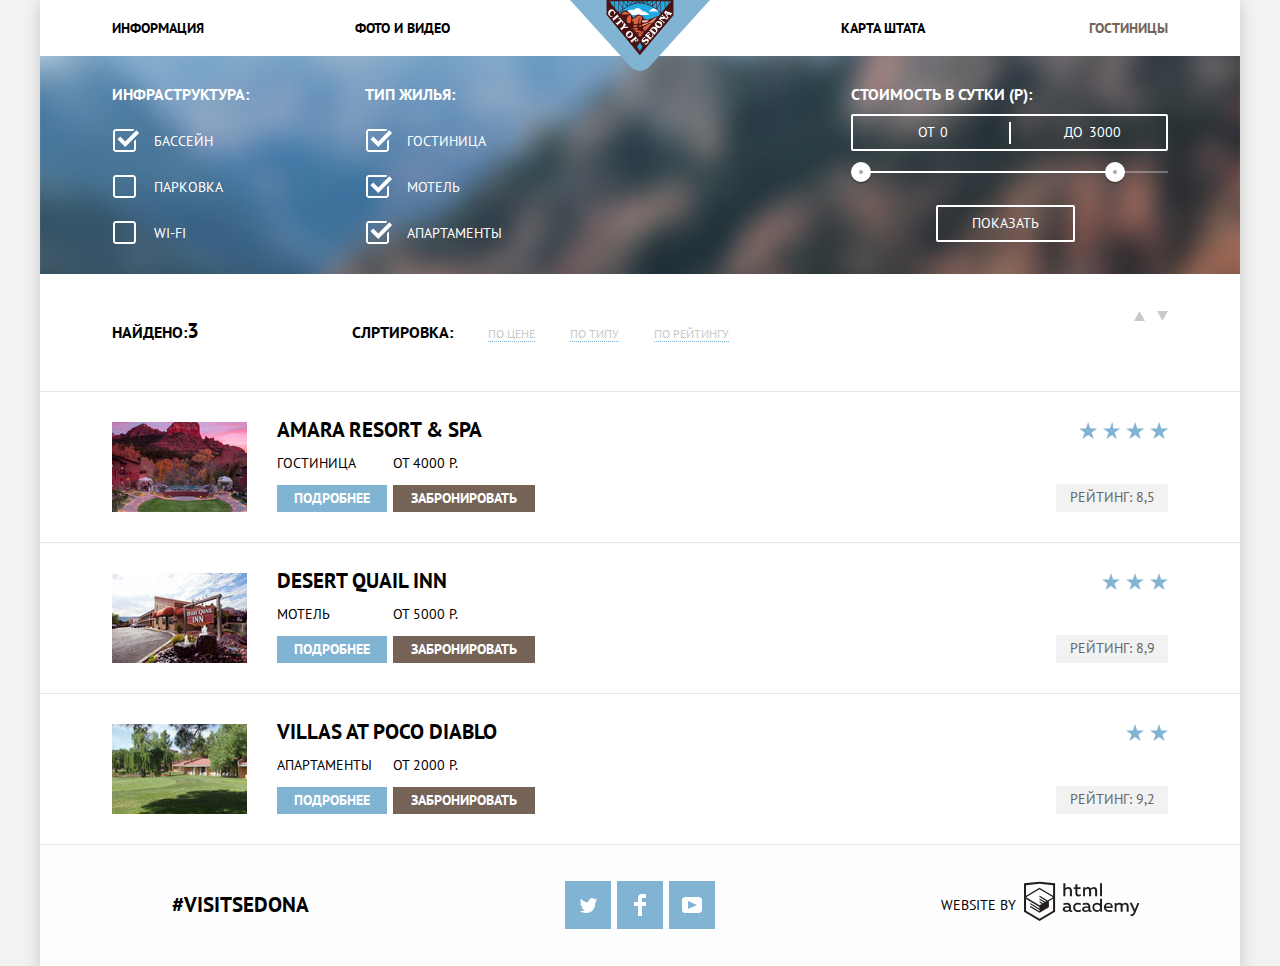
==== commit 4da1f5af: "завершаем вёрстку личного проекта" ====
--- a/catalog.html
+++ b/catalog.html
@@ -79,10 +79,10 @@
 					</form>
 					<div class="results">
 						<div class="found-wrap">
-							<ul class="found">Найдено:
-								<li>3</li>
-							</ul>
-							<ul class="sorting">Сортировка:
+							<h3>Найдено:</h3>
+							<p class="found">3</p>
+							<h3>Слртировка:</h3>
+							<ul class="sorting">
 								<li class="sort-by"><a href="">По цене</a></li>
 								<li class="sort-by"><a href="">По типу</a></li>
 								<li class="sort-by"><a href="">По рейтингу</a></li>
--- a/css/style.css
+++ b/css/style.css
@@ -16,7 +16,7 @@
   margin: 0 auto;
 
   
-  background-color: rgba(188, 188, 188, 0.5);
+  background-color: rgba(188, 188, 188, 0.7);
   background: url("../img/background-photo.jpg") no-repeat top, url("../img/map1.jpg") no-repeat bottom;
   background-color: #ffffff;
   box-shadow: 0 5px 15px 0 rgba(0, 1, 1, 0.2);
@@ -126,6 +126,18 @@
 	margin-left: 3%;
 }
 
+.site-navigation-current {
+	color: #766357;
+	padding-top: 15px;
+	padding-bottom: 15px;
+}
+
+.map-search-hotels {
+	position: absolute;
+	bottom: 0;
+	z-index: -1;
+	}
+
 .site-navigation a {
 	display: block;
 	color: #000000;
@@ -351,6 +363,7 @@
 }
 
 .search {
+	
 	display: flex;
 	flex-direction: column;
 
@@ -393,6 +406,7 @@
 }
 
 .form-wrapper {
+	
 	display: flex;
 	margin: 0 auto;	
 }
@@ -525,19 +539,11 @@
 	outline: 0;
 }
 
-.button-plus {
+.button-plus,
+.button-minus {
 	font-size: 24px;
 	font-weight: 700;
 }
-
-.button-minus {
-	font-size: 42px;
-	line-height: 0;
-	font-weight: 400;
-	align-items: flex-end;
-}
-
-
 
 .button-plus:hover,
 .button-minus:hover {
@@ -619,6 +625,7 @@
 /* Выверить код конец*/
 
 .main-footer {
+	position: relative;
 	display: flex;
 	flex-direction: row;
 	justify-content: flex-start;
@@ -868,7 +875,7 @@
 
 .filters {
   width: 100%;
-  margin-top: 76px;
+  margin-top: 77px;
 }
 
 .filter {
@@ -928,7 +935,7 @@
   background-position: 0 0;
 }
 
-.filter-input-checkbox:checked + label::after {
+.filter-input-checkbox:checked + label::before {
   content: "";
 
   position: absolute;
@@ -943,6 +950,14 @@
   background-position: 0 0;
 }
 
+.filter-input-checkbox:disabled + label::before {
+ background-image: url("../img/checkbox-off-dis.svg");
+}
+
+.filter-input-checkbox:checked:disabled + label::before {
+ background-image: url("../img/checkbox-on-dis.svg");
+}
+
 
 .filter legend {
 	margin: 0;
@@ -981,8 +996,9 @@
 
 .price-controls {
   position: relative;
+
   
-  height: 36px;
+  height: 33px;
   margin-bottom: 20px;
   
   font-size: 0;
@@ -1008,16 +1024,28 @@
   display: inline-block;
 
   font-size: 14px;
-  line-height: 38px;
-  vertical-align: top;
+  line-height: 21px;
+  
 
   cursor: pointer;
 }
 
 .price-controls .min-price,
 .price-controls .max-price {
-  width: 90px;
-  padding-left: 65px;
+  width: 92px;
+  padding-top: 5px;
+
+   font-size: 14px;
+  line-height: 21px;
+  font-weight: 400;
+}
+
+.price-controls .min-price {
+	padding-left: 65px;
+}
+
+.price-controls .max-price {
+	padding-left: 54px;
 }
 
 .price-controls input {
@@ -1065,7 +1093,9 @@
 }
 
 .range-toggle:hover {
-  background: #1c4f80;
+	border: 9px solid #ffffff;
+   top: -10px;
+   margin-left: -1px;
 }
 
 .range-toggle-min {
@@ -1080,11 +1110,12 @@
   display: block;
   margin: 0;
   padding: 0;
-  margin: 0 auto;
-  padding: 6px 35px;
+  margin-left: 85px;
+  margin-right: 96px;
+  padding: 6px 34px;
 
   font-size: 14px;
-  line-height: 20px;
+  line-height: 21px;
   color: #ffffff;
   text-transform: uppercase;
 
@@ -1153,12 +1184,8 @@
 }
 
 .sort-by a {
-	display: flex;
-	margin: 0;
-	padding: 0;
 	margin-left: 35px;
-	
-	align-items: center;
+		
 	color: #cacaca;
 	border-bottom: 1px dotted #81b3d2;
 }
@@ -1168,10 +1195,7 @@
 	border-bottom: 1px dashed #81b3d2;
 }
 
-.sort-by a:active {
-	color: #000000;
-	border-bottom: 0;
-}
+
 
 .sort-by a:focus {
 	color: #81b3d2;
@@ -1179,6 +1203,11 @@
 	outline: 0;
 }
 
+.sort-by a:active {
+	color: #000000;
+	border-bottom: 0;
+}
+
 .results {
 	position: relative;
 	
@@ -1288,27 +1317,24 @@
 
 }
 
-.site-navigation-current {
-	color: #766357;
-	padding-top: 15px;
-	padding-bottom: 15px;
-}
-
-
-
-
-
-
-
-
-
-
-
-
-
-
-
-
-
-
-
+
+
+
+
+
+
+
+
+
+
+
+
+
+
+
+
+
+
+
+
+
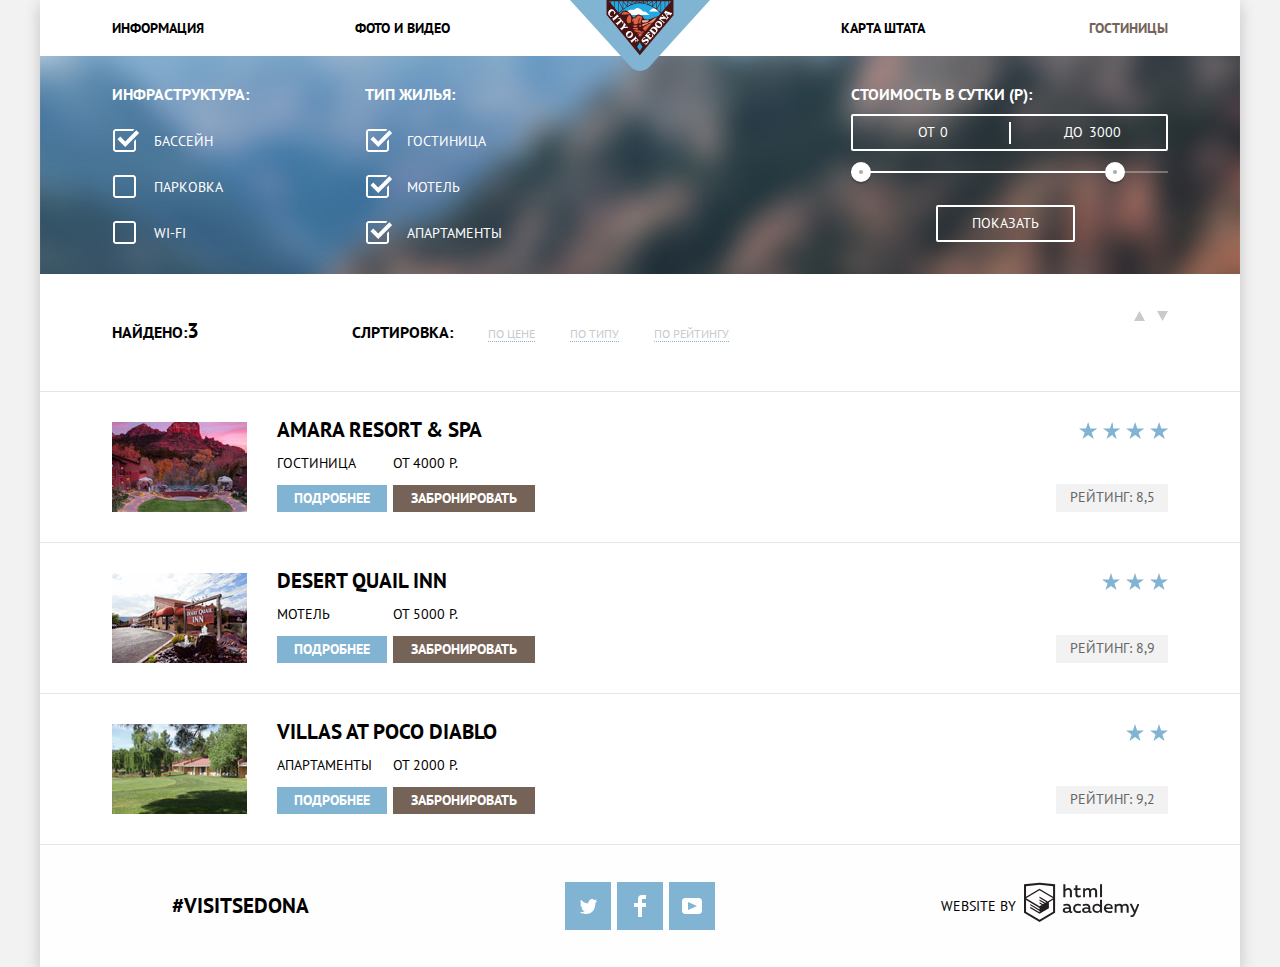
==== commit db843e8f: "завершаем вёрстку личного проекта" ====
--- a/catalog.html
+++ b/catalog.html
@@ -26,7 +26,7 @@
 			<main>
 				<section class="filters">
 					<h2 class="visually-hidden">Фильтр отелей</h2>
-					<form class="filter" method="get" action="https://echo.htmlacademy.ru">
+					<form class="filter" action="https://echo.htmlacademy.ru" method="get">
 						<fieldset>
 							<legend>Инфраструктура:</legend>
 								<ul>
@@ -64,7 +64,7 @@
 						<div class="filter-range">
 							<div class="filter-range-title">Стоимость в сутки (р):</div>
 							<div class="price-controls">
-								<label class="min-price">от <input type="text" name="min-price" value="0"></label>
+								<label class="min-price">от <input type="text" name="min-price" value="0" placeholder="24 апреля 2017"></label>
 								<label class="max-price">до <input type="text" name="max-price" value="3000"></label>
 							</div>
 							<div class="range-controls">
@@ -145,7 +145,7 @@
 									<p>От 2000 р.</p>
 								</div>
 								<div class="button-block">
-									<a class="button-more" href="#">Подробнее</a>
+									<a href="#" class="button-more">Подробнее</a>
 									<a href="#" class="button-reservation">Забронировать</a>
 								</div>
 							</div>
--- a/css/style.css
+++ b/css/style.css
@@ -17,7 +17,7 @@
 
   
   background-color: rgba(188, 188, 188, 0.7);
-  background: url("../img/background-photo.jpg") no-repeat top, url("../img/map1.jpg") no-repeat bottom;
+  background: url("../img/background-photo.jpg") no-repeat top;
   background-color: #ffffff;
   box-shadow: 0 5px 15px 0 rgba(0, 1, 1, 0.2);
 }
@@ -135,7 +135,7 @@
 .map-search-hotels {
 	position: absolute;
 	bottom: 0;
-	z-index: -1;
+	
 	}
 
 .site-navigation a {
@@ -406,15 +406,16 @@
 }
 
 .form-wrapper {
-	
-	display: flex;
-	margin: 0 auto;	
+	position: relative;
+	display: flex;
+	padding-bottom: 120px;
 }
 
 .form-search-hotels {
 	display: flex;
 	flex-direction: row;
 	flex-wrap: wrap;
+	z-index: 1;
 	justify-content: space-between;
 	background-color: #ffffff;
 	background-clip: padding-box;
@@ -463,11 +464,6 @@
 	text-transform: uppercase;
 }
 
-.input-wrapper label,
-.input-wrapper input {
-	
- }
-
 .input-wrapper input {
  	background-color: #f2f2f2;
  }
@@ -480,6 +476,13 @@
  	background-color: #ffffff;
  	outline: 2px solid #e5e5e5;
  }
+
+
+::-webkit-input-placeholder {color:#000000;}
+::-moz-placeholder          {color:#000000;}
+:-moz-placeholder           {color:#000000;}
+:-ms-input-placeholder      {color:#000000;}
+
 
 .calendar {
 	position: absolute;
@@ -533,17 +536,14 @@
 	border: 0;
 	width: 38px;
 	height: 38px;
+	font-size: 24px;
+	font-weight: 700;
 	
 	color: #a9a9a9;
 	background-color: #f2f2f2;
-	outline: 0;
-}
-
-.button-plus,
-.button-minus {
-	font-size: 24px;
-	font-weight: 700;
-}
+}
+
+
 
 .button-plus:hover,
 .button-minus:hover {
@@ -629,9 +629,11 @@
 	display: flex;
 	flex-direction: row;
 	justify-content: flex-start;
+	z-index: 1;
 	align-items: center;
 	padding: 0;
 	margin: 0;
+	margin-top: -120px;
 	padding-bottom: 36px;
 	padding-top: 36px;
 
@@ -807,8 +809,7 @@
 
 	margin: 0;
 	padding: 0;
-	
-	
+	padding-bottom: 120px;
 }
 
 .hotels-list li {
@@ -822,12 +823,7 @@
 	padding-left: 72px;
 	padding-right: 72px;
 	
-	border-top: solid 1px #e5e5e5;
-}
-
-.preview {
-	width: 135px;
-	height: 90px;
+	border-bottom: solid 1px #e5e5e5;
 }
 
 .button-more {
@@ -933,6 +929,7 @@
    background-image: url("../img/checkbox-off.svg");
   background-repeat: no-repeat;
   background-position: 0 0;
+
 }
 
 .filter-input-checkbox:checked + label::before {
@@ -958,6 +955,12 @@
  background-image: url("../img/checkbox-on-dis.svg");
 }
 
+.filter-input-checkbox:focus + label::before,
+.filter-input-checkbox:checked:focus + label::before,
+.filter-input-checkbox:checked:disabled:focus + label::before,
+.filter-input-checkbox:disabled:focus + label::before {
+	outline: 2px solid #3773bf;
+}
 
 .filter legend {
 	margin: 0;
@@ -1140,6 +1143,7 @@
 
 	padding: 29px 72px;
 	background-color: #ffffff;
+	border-bottom: solid 1px #e5e5e5;
 }
 
 .found-wrap {
@@ -1244,10 +1248,12 @@
 
 .preview {
 	display: block;
+	width: 135px;
+	height: 90px;
 	padding: 0;
 	margin: 0;
 	border: 0;
-	margin-right: 30px;
+	
 }
 
 .hotel-info {
@@ -1259,6 +1265,7 @@
 	
 	padding: 0;
 	margin: 0;
+	margin-left: 30px;
 	
 
 	font-weight: 400;
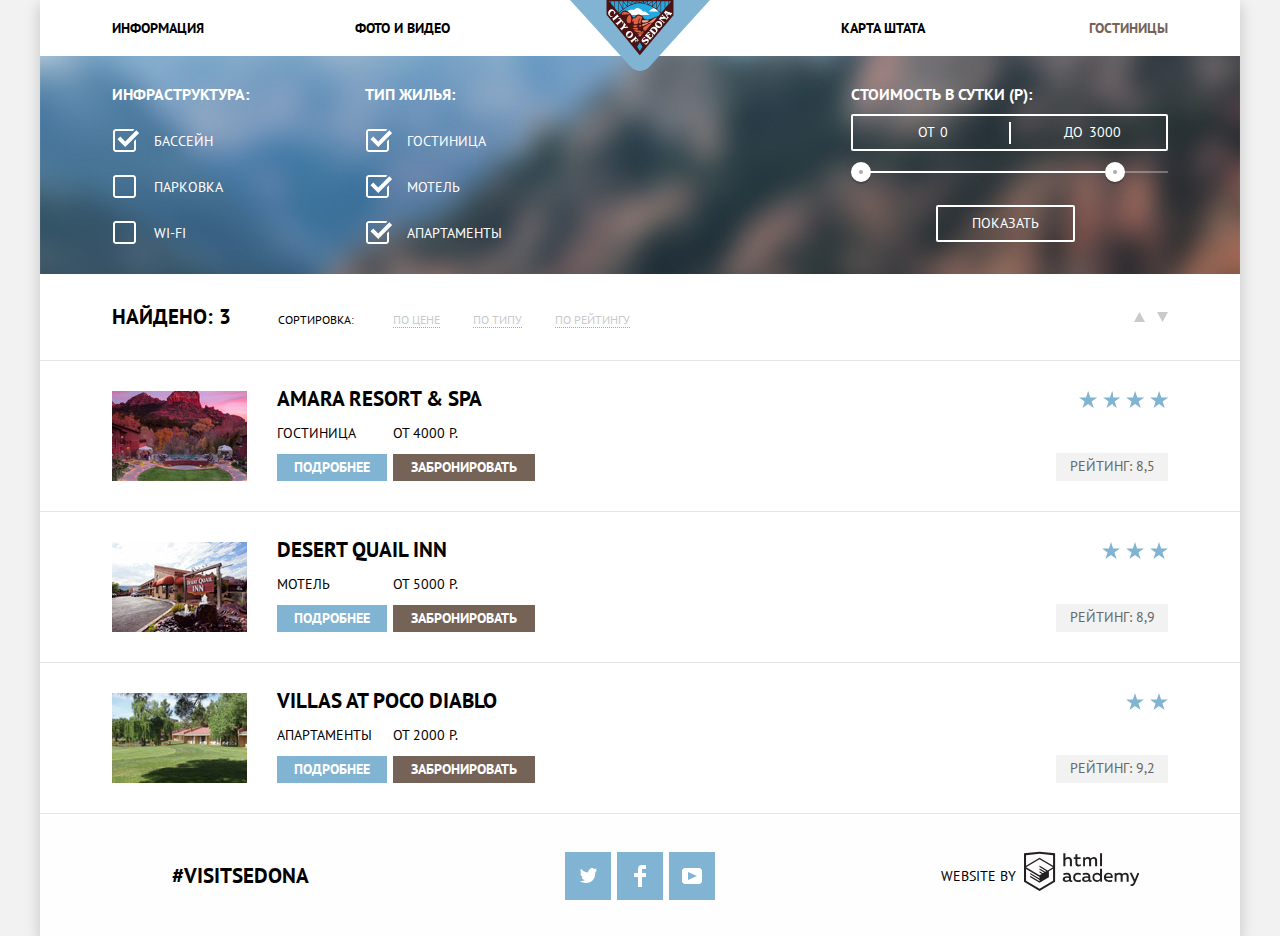
==== commit dc565124: "завершаем вёрстку личного проекта" ====
--- a/catalog.html
+++ b/catalog.html
@@ -81,7 +81,7 @@
 						<div class="found-wrap">
 							<h3>Найдено:</h3>
 							<p class="found">3</p>
-							<h3>Слртировка:</h3>
+							<h4>Сортировка:</h4>
 							<ul class="sorting">
 								<li class="sort-by"><a href="">По цене</a></li>
 								<li class="sort-by"><a href="">По типу</a></li>
@@ -89,8 +89,8 @@
 							</ul>
 						</div>
 						<ul class="icon-dir">
-							<li class="icon-up-down-dir"><a href=""><svg xmlns="http://www.w3.org/2000/svg" width="11" height="10" viewBox="0 0 11 10"><path fill="#231F20" d="M5.5 0L0 10h11z"/></svg></a></li>
-							<li class="icon-up-down-dir"><a href=""><svg xmlns="http://www.w3.org/2000/svg" width="11" height="10" viewBox="0 0 11 10"><path fill="#231F20" d="M5.5 10L0 0h11"/></svg></a></li>
+							<li class="icon-up-down-dir"><a href=""><span class="visually-hidden">Возрастание</span><svg xmlns="http://www.w3.org/2000/svg" width="11" height="10" viewBox="0 0 11 10"><path fill="#231F20" d="M5.5 0L0 10h11z"/></svg></a></li>
+							<li class="icon-up-down-dir"><a href=""><span class="visually-hidden">Убывание</span><svg xmlns="http://www.w3.org/2000/svg" width="11" height="10" viewBox="0 0 11 10"><path fill="#231F20" d="M5.5 10L0 0h11"/></svg></a></li>
 						</ul>
 					</div>
 				</div>
@@ -101,7 +101,7 @@
 						<li>
 							<a href="#"><img class="preview" src="img/amara-resort.jpg" alt="Фото Amara Resort & Spa"></a>
 							<div class="hotel-info">
-								<h3><a class="hotels-name">Amara Resort & Spa</a></h3>
+								<h3><a href="#" class="hotels-name">Amara Resort & Spa</a></h3>
 								<div class="type-price">
 									<p>Гостиница</p>
 									<p>От 4000 р.</p>
@@ -120,7 +120,7 @@
 						<li>
 							<a href="#"><img class="preview" src="img/desert-quail.jpg" alt="Фото Desert Quail Inn"></a>
 							<div class="hotel-info">
-								<h3><a class="hotels-name">Desert Quail Inn</a></h3>
+								<h3><a href="#" class="hotels-name">Desert Quail Inn</a></h3>
 								<div class="type-price">	
 									<p>Мотель</p>
 									<p>От 5000 р.</p>
@@ -139,7 +139,7 @@
 						<li>
 							<a href="#"><img class="preview" src="img/villas-at-poco-diablo.jpg" alt="Фото Villas at Poco Diablo"></a>
 							<div class="hotel-info">
-								<h3><a class="hotels-name">Villas at Poco Diablo</a></h3>
+								<h3><a href="#" class="hotels-name">Villas at Poco Diablo</a></h3>
 								<div class="type-price">
 									<p>Апартаменты</p>
 									<p>От 2000 р.</p>
--- a/css/style.css
+++ b/css/style.css
@@ -959,7 +959,7 @@
 .filter-input-checkbox:checked:focus + label::before,
 .filter-input-checkbox:checked:disabled:focus + label::before,
 .filter-input-checkbox:disabled:focus + label::before {
-	outline: 2px solid #3773bf;
+	outline: 2px solid #3e93ff;
 }
 
 .filter legend {
@@ -1139,9 +1139,10 @@
 	flex-direction: row;
 	flex-wrap: wrap;
 	justify-content: space-between;
-	
-
-	padding: 29px 72px;
+	position: relative;
+	
+
+	padding: 30px 72px;
 	background-color: #ffffff;
 	border-bottom: solid 1px #e5e5e5;
 }
@@ -1152,43 +1153,57 @@
 align-items: baseline;
 }
 
-.results ul {
-	display: flex;
-	flex-direction: row;
-	flex-wrap: wrap;
-	padding: 0;
-}
-
-.found {
-	width: 165px;
-	list-style: none;
-
+.results h3 {
 	font-size: 21px;
 	line-height: 26px;
 	margin: 0;
-
-}
-
-.found li {
-	margin: 0;
-	padding: 0;
-	margin-left: 6px;
-}
-
-.sorting {
-	display: flex;
-	
-	padding: 0;
-	margin: 0;
-	list-style: none;
-
+}
+
+.results h4,
+.sort-by a {
 	font-size: 12px;
 	line-height: 18px;
 	font-weight: 400;
+	margin: 0;
+}
+
+.results h4 {
+	margin-right: 6px;
+}
+
+.results .sorting {
+	display: flex;
+	flex-direction: row;
+	flex-wrap: wrap;
+	padding: 0;
+	margin: 0;
+}
+
+.found {
+	width: 59px;
+	list-style: none;
+
+	font-size: 21px;
+	line-height: 26px;
+	margin: 0;
+	padding: 0;
+	margin-left: 6px;
+}
+
+.sorting {
+	display: flex;
+	
+	padding: 0;
+	margin: 0;
+	list-style: none;
+
+	font-size: 12px;
+	line-height: 18px;
+	font-weight: 400;
 }
 
 .sort-by a {
-	margin-left: 35px;
+	margin-left: 33px;
 		
 	color: #cacaca;
 	border-bottom: 1px dotted #81b3d2;
@@ -1198,8 +1213,6 @@
 	color: #81b3d2;
 	border-bottom: 1px dashed #81b3d2;
 }
-
-
 
 .sort-by a:focus {
 	color: #81b3d2;
@@ -1212,11 +1225,6 @@
 	border-bottom: 0;
 }
 
-.results {
-	position: relative;
-	
-}
-
 .icon-dir {
 	display: flex;
 	
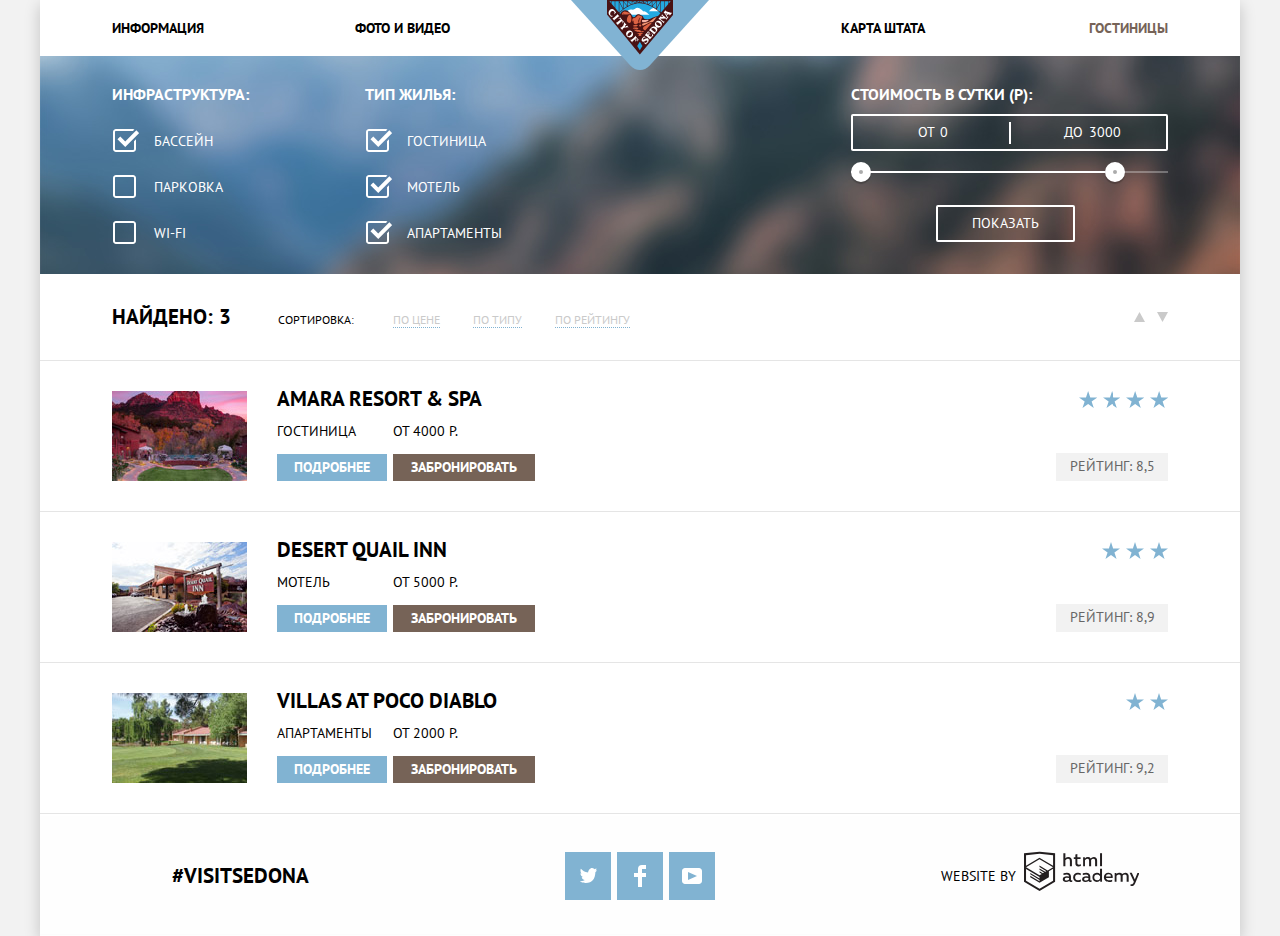
==== commit 87eb9395: "Проект готов" ====
--- a/catalog.html
+++ b/catalog.html
@@ -93,13 +93,12 @@
 							<li class="icon-up-down-dir"><a href=""><span class="visually-hidden">Убывание</span><svg xmlns="http://www.w3.org/2000/svg" width="11" height="10" viewBox="0 0 11 10"><path fill="#231F20" d="M5.5 10L0 0h11"/></svg></a></li>
 						</ul>
 					</div>
-				</div>
 			</section>
 			<section class="hotels">
 				<h2 class="visually-hidden">Список подходящих отелей</h2>
 					<ul class="hotels-list">
 						<li>
-							<a href="#"><img class="preview" src="img/amara-resort.jpg" alt="Фото Amara Resort & Spa"></a>
+							<a href="#"><img class="preview" src="img/amara-resort.jpg" width="135" height="90" alt="Фото Amara Resort & Spa"></a>
 							<div class="hotel-info">
 								<h3><a href="#" class="hotels-name">Amara Resort & Spa</a></h3>
 								<div class="type-price">
@@ -118,7 +117,7 @@
 							</div>
 						</li>
 						<li>
-							<a href="#"><img class="preview" src="img/desert-quail.jpg" alt="Фото Desert Quail Inn"></a>
+							<a href="#"><img class="preview" src="img/desert-quail.jpg" width="135" height="90" alt="Фото Desert Quail Inn"></a>
 							<div class="hotel-info">
 								<h3><a href="#" class="hotels-name">Desert Quail Inn</a></h3>
 								<div class="type-price">	
@@ -137,7 +136,7 @@
 							</div>
 						</li>
 						<li>
-							<a href="#"><img class="preview" src="img/villas-at-poco-diablo.jpg" alt="Фото Villas at Poco Diablo"></a>
+							<a href="#"><img class="preview" src="img/villas-at-poco-diablo.jpg" width="135" height="90" alt="Фото Villas at Poco Diablo"></a>
 							<div class="hotel-info">
 								<h3><a href="#" class="hotels-name">Villas at Poco Diablo</a></h3>
 								<div class="type-price">
@@ -174,5 +173,6 @@
 				</div>
 			</footer>
 		</div>
+		</div>
 	</body>
 </html>
--- a/css/style.css
+++ b/css/style.css
@@ -1,12 +1,12 @@
 body {
-	font-family: "PT Sans", Arial, sans-serif;
-	font-size: 14px;
-	line-height: 26px;
-	font-weight: 700;
-	color: #000000;
-	text-transform: uppercase;
-
-	background-color: #f2f2f2;
+  font-family: "PT Sans", Arial, sans-serif;
+  font-size: 14px;
+  line-height: 26px;
+  font-weight: 700;
+  color: #000000;
+  text-transform: uppercase;
+
+  background-color: #f2f2f2;
 }
 
 .wrapper {
@@ -25,12 +25,11 @@
 a {
   text-decoration: none;
   padding: 0;
-	margin: 0;
+  margin: 0;
 }
 
 img {
   max-width: 100%;
-  height: auto;
 }
 
 .visually-hidden:not(:focus):not(:active),
@@ -62,22 +61,24 @@
 }
 
 .background-wrap {
-
-	background-color: rgba(116, 116, 116, 0.5);
-	background: url("../img/filter-background.jpg") no-repeat top;
+  background-color: rgba(116, 116, 116, 0.5);
+  background: url("../img/filter-background.jpg") no-repeat top;
+}
+
+.main-navigation {
+  position: relative;
+  display: flex;
+  flex-direction: column;
+  padding: 0;
+  margin: 0;
 	
-}
-
-
-.main-navigation {
-	position: relative;
-	display: flex;
-	flex-direction: column;
-	padding: 0;
-	margin: 0;
-	
-	max-width: 1200px;
-	background-color: #ffffff;
+  max-width: 1200px;
+  background-color: #ffffff;
+}
+
+.main-navigation a {
+  padding: 0;
+  margin: 0;
 }
 
 .site-navigation {
@@ -94,58 +95,50 @@
 }
 
 .site-navigation li {
-	display: flex;
-	width: 20%;
-	
+  display: flex;
+  width: 20%;
 }
 
 .site-navigation li:nth-child(3),
 .site-navigation li:nth-child(4) {
-	justify-content: flex-end;
+  justify-content: flex-end;
 }
 
 .site-navigation li:nth-child(1),
 .site-navigation li:nth-child(2) {
-	justify-content: flex-start;
+  justify-content: flex-start;
+}
+
+.site-navigation li:nth-child(1) {
+  margin-right: 3%;
+}
+
+.site-navigation li:nth-child(2) {
+  margin-right: 7%;
+}
+
+.site-navigation li:nth-child(3) {
+  margin-left: 7%;
+}
+
+.site-navigation li:nth-child(4) {
+  margin-left: 3%;
+}
+
+.site-navigation-current {
+  color: #766357;
+  padding-top: 15px;
+  padding-bottom: 15px;
+}
+
+.site-navigation a {
+  display: block;
+  color: #000000;
+  padding: 0;
+  margin: 0;
 	
-}
-
-.site-navigation li:nth-child(1) {
-	margin-right: 3%;
-}
-
-.site-navigation li:nth-child(2) {
-	margin-right: 7%;
-}
-
-.site-navigation li:nth-child(3) {
-	margin-left: 7%;
-}
-
-.site-navigation li:nth-child(4) {
-	margin-left: 3%;
-}
-
-.site-navigation-current {
-	color: #766357;
-	padding-top: 15px;
-	padding-bottom: 15px;
-}
-
-.map-search-hotels {
-	position: absolute;
-	bottom: 0;
-	
-	}
-
-.site-navigation a {
-	display: block;
-	color: #000000;
-	padding: 0;
-	margin: 0;
-	
-	padding-top: 15px;
-	padding-bottom: 15px;
+  padding-top: 15px;
+  padding-bottom: 15px;
 }
 
 .site-navigation a:hover {
@@ -158,74 +151,73 @@
 
 .site-navigation a:active {
   color: #000000;
-  opacity: .3;
+  opacity: 0.3;
 }
 
 .main-header-logo {
-	position: absolute;
-	left: 50%;
-	transform: translateX(-50%);		
+  position: absolute;
+  left: 50%;
+  transform: translateX(-50%);		
 }
 
 .welcome {
-	display: flex;
-	flex-direction: column;
-	align-items: center;
-	margin-top: 76px;
-	padding-bottom: 79px;
-
+  display: flex;
+  flex-direction: column;
+  align-items: center;
+  margin-top: 76px;
+  padding-bottom: 79px;
 	
-	background: url("../img/polygon.svg") no-repeat bottom;
+  background: url("../img/polygon.svg") no-repeat bottom;
 }
 
 .welcom img {
-	background-color: rgba(188, 188, 188, 0.5);
+  background-color: rgba(188, 188, 188, 0.5);
 }
 
 .welcome-title {
-	display: flex;
-	justify-content: space-around;
+  display: flex;
+  justify-content: space-around;
 }
 
 .sedona-reasons {
-	display: flex;
-	flex-direction: column;
-	padding-top: 60px;
-	text-align: center;
-
-	background-color: #ffffff;
+  display: flex;
+  flex-direction: column;
+  padding-top: 60px;
+  text-align: center;
+
+  background-color: #ffffff;
 }
 
 .sedona {
-	font-size: 21px;
-	margin: 0;	
-	margin-bottom: 31px;
+  font-size: 21px;
+  margin: 0;	
+  margin-bottom: 31px;
 }
 
 .five-reasons {
-	color: #333333;
-	font-weight: 400;
-	margin: 0;	
-	margin-bottom: 50px;
+  color: #333333;
+  font-weight: 400;
+  margin: 0;	
+  margin-bottom: 50px;
 }
 
 .reasons {
-	line-height: 21px;
-	font-weight: 400;
-	text-align: center;
-	margin: 0;
-	padding: 0;
+  line-height: 21px;
+  font-weight: 400;
+  text-align: center;
+  margin: 0;
+  padding: 0;
 }
 
 .reasons-list {
-	display: flex;
-	flex-direction: row;	
-	flex-wrap: wrap;
-	margin: 0;
-	padding: 0;
-
-
-	list-style: none;
+  display: flex;
+  flex-direction: row;	
+  flex-wrap: wrap;
+  margin: 0;
+  padding: 0;
+  position: relative;
+  z-index: 1;
+  list-style: none;
 }
 
 .reasons-list h3,
@@ -238,465 +230,444 @@
 
 .reason-1,
 .reason-2 {
-	display: flex;
-	flex-direction: row;
-	flex-wrap: wrap;
-	padding: 0;
-	margin: 0;
-
-	color: #ffffff;
-	background-color: #81b3d2;	
+  display: flex;
+  flex-direction: row;
+  flex-wrap: wrap;
+  padding: 0;
+  margin: 0;
+
+  color: #ffffff;
+  background-color: #81b3d2;	
 }
 
 .recommendations-list {
-	display: flex;
-	flex-direction: row;
-	flex-wrap: wrap;
-	justify-content: space-between;
-	margin: 0;
-	padding: 0;	
-	padding-bottom: 82px;
-
-	color: #000000;
-	background-color: #ffffff;
-
-	
-
+  display: flex;
+  flex-direction: row;
+  flex-wrap: wrap;
+  justify-content: space-between;
+  margin: 0;
+  padding: 0;	
+  padding-bottom: 82px;
+
+  color: #000000;
+  background-color: #ffffff;
 }
 
 .recommendation {
-	display: flex;
-	flex-direction: column;
-	align-content: flex-start;
-	margin-top: 159px;
-
-	width: 304px;
-	padding-left: 48px;
-	padding-right: 48px;
-}
+  display: flex;
+  flex-direction: column;
+  align-content: flex-start;
+  margin-top: 159px;
+  width: 304px;
+  padding-left: 48px;
+  padding-right: 48px;
+} 
 
 .recommendation p {
-	margin: 0;
-	padding: 0;
-}
+  margin: 0;
+  padding: 0;
+} 
 
 .recommendation h3 {
-	position: relative;
-	padding-bottom: 26px;
+  position: relative;
+  padding-bottom: 26px;
 }
 
 .recommendation-1 h3::before {
-	content: "";
-	position: absolute;
-	top: -109px;
-	left: 114px;
-
-	width: 74px;
-	height: 76px;
-	background-color: #ffffff;
-	background-image: url("../img/icon-1.svg");
-	background-repeat: no-repeat;
-	background-position: bottom;
+  content: "";
+  position: absolute;
+  top: -109px;
+  left: 114px;
+ 
+  width: 74px;
+  height: 76px;
+  background-color: #ffffff;
+  background-image: url("../img/icon-1.svg");
+  background-repeat: no-repeat;
+  background-position: bottom;
 }
 
 .recommendation-2 h3::before {
-	content: "";
-	position: absolute;
-	top: -103px;
-	left: 114px;
-
-	width: 74px;
-	height: 76px;
-	background-color: #ffffff;
-	background-image: url("../img/icon-2.svg");
-	background-repeat: no-repeat;
-	background-position: bottom;
-}
+  content: "";
+  position: absolute;
+  top: -103px;
+  left: 114px;
+  width: 74px;
+  height: 76px;
+  background-color: #ffffff;
+  background-image: url("../img/icon-2.svg");
+  background-repeat: no-repeat;
+  background-position: bottom;
+} 
 
 .recommendation-3 h3::before {
-	content: "";
-	position: absolute;
-	top: -103px;
-	left: 114px;
-
-	width: 74px;
-	height: 76px;
-	background-color: #ffffff;
-	background-image: url("../img/icon-3.svg");
-	background-repeat: no-repeat;
-	background-position: bottom;
+  content: "";
+  position: absolute;
+  top: -103px;
+  left: 114px;
+
+  width: 74px;
+  height: 76px;
+  background-color: #ffffff;
+  background-image: url("../img/icon-3.svg");
+  background-repeat: no-repeat;
+  background-position: bottom;
 }
 
 .reason-3,
 .reason-4,
 .reason-5 {
-	background-color: #eeeeee;
-	padding-bottom: 38px;
+  background-color: #eeeeee;
+  padding-bottom: 38px;
 }
 
 .reason-wrapper {
-	width: 304px;
-	padding-top: 46px;
-	padding-left: 48px;
-	padding-right: 48px;
+  width: 304px;
+  padding-top: 46px;
+  padding-left: 48px;
+  padding-right: 48px;
 }
 
 .reason-wrapper h3 {	
-	margin: 0;
-	padding: 0;
-
-	padding-bottom: 24px;
+  margin: 0;
+  padding: 0;
+  padding-bottom: 24px;
 }
 
 .reason-wrapper p {
-	margin: 0;
-	padding: 0;
-
-	padding-bottom: 22px;
+  margin: 0;
+  padding: 0;
+  padding-bottom: 22px;
 }
 
 .reason-1 img,
 .reason-2 img {
-	
-	width: 800px;
-	height: 256px;
+  width: 800px;
+  height: 256px;
 }
 
 .search {
-	
-	display: flex;
-	flex-direction: column;
-
-	margin: 0;
-	padding: 0;
+  position: relative;
+  display: flex;
+  flex-direction: column;
+  min-height: 291px;
+  margin: 0;
+  padding: 0;
 }
 
 .interested-block {
-	margin: 0 auto;
-	text-align: center;
-	margin-top: 50px;
-	background-color: #ffffff;
+  position: relative;
+  z-index: 1;
+  width: 100%;
+  margin: 0 auto;
+  text-align: center;
+  padding-top: 50px;
+  background-color: #ffffff;
 }
 
 .interested {
-	font-size: 30px;
-  	line-height: 36px;
-  	font-weight: 700;
-	margin: 0;
-	padding: 0;
-	padding-bottom: 23px;
+  font-size: 30px;
+  line-height: 36px;
+  font-weight: 700;
+  margin: 0;
+  padding: 0;
+  padding-bottom: 23px;
 }
 
 .date {
-	font-weight: 400;
-	line-height: 24px;
-	margin: 0;
-	padding: 0;
-	padding-bottom: 48px;
+  font-weight: 400;
+  line-height: 24px;
+  margin: 0;
+  padding: 0;
+  padding-bottom: 48px;
 }
 
 .button-search-hotels {
-	display: flex;
-	justify-content: space-around;
-	width: 568px;
-	height: 86px;
-	border: 0;
-	padding: 0;
-	margin: 0;
-}
-
-.form-wrapper {
-	position: relative;
-	display: flex;
-	padding-bottom: 120px;
+  display: flex;
+  justify-content: space-around;
+  width: 568px;
+  height: 86px;
+  border: 0;
+  padding: 0;
+  margin: 0;
+  margin: 0 auto;
 }
 
 .form-search-hotels {
-	display: flex;
-	flex-direction: row;
-	flex-wrap: wrap;
-	z-index: 1;
-	justify-content: space-between;
-	background-color: #ffffff;
-	background-clip: padding-box;
-	margin: 0 auto;
-	margin-bottom: 78px;
-	box-shadow: 0 7px 15px 0 rgba(0,1,1,0.15);
-
-
-	width: 458px;
-	padding: 55px;
+  display: flex;
+  flex-direction: row;
+  flex-wrap: wrap;
+  overflow: hidden;
+  position: absolute;
+  left: 50%;
+  transform: translateX(-50%);
+  top: 100%;
+  justify-content: space-between;
+  background-color: #ffffff;
+  background-clip: padding-box;
+  margin: 0 auto;
+  margin-bottom: 78px;
+  box-shadow: 0 7px 15px 0 rgba(0,1,1,0.15);
+  display: none;
+  animation-name: bounce;
+  animation-duration: 1s;
+
+  width: 458px;
+  padding: 55px;	
+}
+
+@keyframes bounce {
+  0% { transform: translate(-50%,-100%);}
+  100% {transform: translate(-50%,0%);}
+}
+
+.form-show {
+  display: flex;
+}
+
+.map-search  img {
+  display: block;
+  padding: 0;
+  margin: 0;
 }
 
 .input-wrapper {
-	display: flex;
-	flex-direction: row;
-	flex-wrap: wrap;
-	width: 100%;
-	justify-content: space-between;
-	position: relative;
-	padding: 0;
-	margin: 0;
-
-	margin-bottom: 29px;
+  display: flex;
+  flex-direction: row;
+  flex-wrap: wrap;
+  width: 100%;
+  justify-content: space-between;
+  position: relative;
+  padding: 0;
+  margin: 0;
+  margin-bottom: 29px;
 }
 
 .input-wrapper label {
-	display: flex;
-	flex-direction: row;
-	align-items: center;
-	margin: 0;
-	padding: 0;
-}
+  display: flex;
+  flex-direction: row;
+  align-items: center;
+  margin: 0;
+  padding: 0;
+} 
 
 .input-wrapper input {
-	box-sizing: border-box;
-	width: 346px;
-	padding-top: 6px;
-	padding-bottom: 6px;
-	padding-left: 12px;
-	padding-right: 229px;
-	border: 0;
-	outline: 0;
-
-	
-	font: inherit;
-	text-transform: uppercase;
+  box-sizing: border-box;
+  width: 346px;
+  padding-top: 6px;
+  padding-bottom: 6px;
+  padding-left: 12px;
+  padding-right: 229px;
+  border: 0;
+  outline: 0;
+  font: inherit;
+  text-transform: uppercase;
 }
 
 .input-wrapper input {
- 	background-color: #f2f2f2;
- }
+  background-color: #f2f2f2;
+}
 
 .input-wrapper input:hover {
- 	background-color: #ebebeb;
- }
+  background-color: #ebebeb;
+}
 
 .input-wrapper input:focus {
- 	background-color: #ffffff;
- 	outline: 2px solid #e5e5e5;
- }
-
+  background-color: #ffffff;
+  outline: 2px solid #e5e5e5;
+}
 
 ::-webkit-input-placeholder {color:#000000;}
 ::-moz-placeholder          {color:#000000;}
 :-moz-placeholder           {color:#000000;}
 :-ms-input-placeholder      {color:#000000;}
 
-
 .calendar {
-	position: absolute;
-	right: 9px;
-	top: 8px;
-	fill: #cacaca;
-	border: 0;
-	margin: 0;
-	padding: 0;
-	background-color: #f2f2f2;
+  position: absolute;
+  right: 9px;
+  top: 8px;
+  fill: #cacaca;
+  border: 0;
+  margin: 0;
+  padding: 0;
+  background-color: #f2f2f2;
 }
 
 .calendar:hover {
-	fill: #000000;
+  fill: #000000;
 }
 
 .calendar:active {
-	fill: #81b3d2; 
+  fill: #81b3d2; 
 }
 
 .namber-wrap {
-	display: flex;
-	flex-direction: row;
-	flex-wrap: wrap;
-	width: 50%;
-	align-items: center;
-	justify-content: flex-end;
-	height: 40px;	
+  display: flex;
+  flex-direction: row;
+  flex-wrap: wrap;
+  width: 50%;
+  align-items: center;
+  justify-content: flex-end;
+  height: 40px;	
 }
 
 .namber-of {
-	display: block;
-	width: 38px;
-	height: 38px;
-	border: 0;
-	padding: 0;
-	text-align: center;
-	outline: 0;
-	font-weight: 700;
-	background-color: #f2f2f2;
+  display: block;
+  width: 38px;
+  height: 38px;
+  border: 0;
+  padding: 0;
+  text-align: center;
+  outline: 0;
+  font-weight: 700;
+  background-color: #f2f2f2;
 }
 
 .button-plus,
 .button-minus {
-	display: flex;
-	flex-direction: row;
-	justify-content: center;
-	align-items: center;
-	padding: 0;
-	margin: 0;
-	border: 0;
-	width: 38px;
-	height: 38px;
-	font-size: 24px;
-	font-weight: 700;
+  display: flex;
+  flex-direction: row;
+  justify-content: center;
+  align-items: center;
+  padding: 0;
+  margin: 0;
+  border: 0;
+  width: 38px;
+  height: 38px;
+  font-size: 24px;
+  font-weight: 700;
 	
-	color: #a9a9a9;
-	background-color: #f2f2f2;
-}
-
-
+  color: #a9a9a9;
+  background-color: #f2f2f2;
+}
 
 .button-plus:hover,
 .button-minus:hover {
-	color: #000000;
+  color: #000000;
 }
 
 .button-plus:active,
 .button-minus:active {
-	color: #81b3d2;
+  color: #81b3d2;
 }
 
 .number-adults,
 .number-children {
-	display: flex;
-	flex-direction: row;
-	flex-wrap: wrap;
-	
-	margin: 0;
-	padding: 0;
-}
+  display: flex;
+  flex-direction: row;
+  flex-wrap: wrap;
+  margin: 0;
+  padding: 0;
+} 
 
 .number-adults {
-	margin-right: 3px;
-	margin-left: 40px;
+  margin-right: 3px;
+  margin-left: 40px;
 }
 
 .number-children {
-	margin-left: 27px; 
+  margin-left: 27px; 
 }
 
 .button-search {
-	display: flex;
-	justify-content: space-around;
-	width: 100%;
-	height: 58px;
-	border: 0;
-	padding: 0;
-	margin: 0;
-
-	margin-top: 54px;
-}
-
-/* Выверить код ниже*/
+  display: flex;
+  justify-content: space-around;
+  width: 100%;
+  height: 58px;
+  border: 0;
+  padding: 0;
+  margin: 0;
+  margin-top: 54px;
+}
+
+.button-search-hotels,
+.button-search {
+  font-size: 21px;
+  line-height: 26px;
+  font-weight: 700;
+  text-transform: uppercase;
+  color: #ffffff;
+ }
 
 .button-search-hotels {
-	font-size: 21px;
-  	line-height: 26px;
- 	font-weight: 700;
- 	text-transform: uppercase;
-
-	color: #ffffff;
-	background-color: #766357;
+  background-color: #766357;
+}
+
+.button-search {
+  background-color: #81b3d2;
 }
 
 .button-search-hotels:hover,
 .button-reservation:hover {
-  	background-color: #604e43;
+  background-color: #604e43;
 }
 
 .button-search-hotels:active,
 .button-reservation:active {
-	color: rgba(255,255,255,0.3);
-	background-color: #503e33;
-  }
-
-
-
-.button-search {
-	font-size: 21px;
-  	line-height: 26px;
- 	font-weight: 700;
- 	text-transform: uppercase;
-
-	color: #ffffff;
-	background-color: #81b3d2;
-}
-
-
-/* Выверить код конец*/
+  color: rgba(255,255,255,0.3);
+  background-color: #503e33;
+ }
 
 .main-footer {
-	position: relative;
-	display: flex;
-	flex-direction: row;
-	justify-content: flex-start;
-	z-index: 1;
-	align-items: center;
-	padding: 0;
-	margin: 0;
-	margin-top: -120px;
-	padding-bottom: 36px;
-	padding-top: 36px;
-
-	color: #000000;
-	background: url("../img/background-footer.png") no-repeat bottom;
+  position: relative;
+  display: flex;
+  flex-direction: row;
+  justify-content: flex-start;
+  z-index: 1;
+  align-items: center;
+  padding: 0;
+  margin: 0;
+  margin-top: -120px;
+  padding-bottom: 36px;
+  padding-top: 36px;
+
+  color: #000000;
+  background: url("../img/background-footer.png") no-repeat bottom;
 }
 
  .visitsedona,
  .hotels-name {
- 	display: flex;
- 	flex-direction: row;
- 	flex-wrap: wrap;
- 	align-items: flex-start;
-
- 	
-
- 	font-size: 21px;
-  	line-height: 26px;
- 	font-weight: 700;
-
- 	color: #000000;
+  font-size: 21px;
+  line-height: 26px;
+  font-weight: 700;
+
+  color: #000000;
  }
 
  .hotels-name h3 {
- 	margin: 0;
- 	padding: 0;
- 	
+  margin: 0;
+  padding: 0;
+}
+
+.visitsedona {
+  text-align: center;
+  flex-basis: 400px;
  }
-  .visitsedona {
-  	justify-content: center;
-  	margin: 0;
-  	padding: 0;
-  	flex-basis: 400px;
- }
 
 .footer-social {
-	display: flex;
-	flex-direction: row;
-	flex-wrap: wrap;
-	justify-content: center;
-	flex-basis: 400px;
-	
-		
-	margin: 0;
-	padding: 0;
-
-	list-style: none;
+  display: flex;
+  flex-direction: row;
+  flex-wrap: wrap;
+  justify-content: center;
+  flex-basis: 400px;
+  margin: 0;
+  padding: 0;
+  list-style: none;
 }
 
 .social-button {
-	display: flex;
-	align-items: center;
-	justify-content: center;
-	width: 46px;
-	height: 48px;
-	
-
-	background-color: #81b3d2;
-	text-decoration: none;
+  display: flex;
+  align-items: center;
+  justify-content: center;
+  width: 46px;
+  height: 48px;
+
+  background-color: #81b3d2;
+  text-decoration: none;
 }
 
 .footer-social li:not(:last-of-type) {
-	margin-right: 6px;
+  margin-right: 6px;
 }
 
 .button-search:hover,
@@ -709,40 +680,36 @@
 .button-search:active,
 .social-button:active,
 .button-more:active {
-	color: #88b6d1;
-	
-  }
+  color: #88b6d1;
+}
 
 .social-button:focus path {
-	fill: #88b6d1;
+  fill: #88b6d1;
 }
 
 .footer-copyright {
- 	display: flex;
-	flex-direction: row;
-	flex-wrap: wrap;
-	justify-content: center;
-	align-items: center;
-	flex-basis: 400px;
-	
-
- 	margin: 0;
-	padding: 0;
-
-	font-size: 14px;
-  	line-height: 26px;
- 	font-weight: 400;
- }
-
- .footer-copyright p {
+  display: flex;
+  flex-direction: row;
+  flex-wrap: wrap;
+  justify-content: center;
+  align-items: center;
+  flex-basis: 400px;
+  margin: 0;
+  padding: 0;
+
+  font-size: 14px;
+  line-height: 26px;
+  font-weight: 400;
+}
+
+.footer-copyright p {
   display: block;
   margin: 0;
   padding: 0;
   margin-bottom: auto;
   margin-top: auto;
   margin-right: 8px;
-  
- }
+}
 
 .footer-copyright a {
   display: block;
@@ -763,110 +730,104 @@
 }
 
 .hotels {
-	border-bottom: solid 1px #e5e5e5;
-}
-
- .hotels-name p {
- 	margin: 0;
- 	padding: 0;
- 	color: #333333;
- }
-
- .hotels-name:hover {
- 	color: #81b3d2;
- }
+  border-bottom: solid 1px #e5e5e5;
+}
+
+.hotels-name p {
+  margin: 0;
+  padding: 0;
+  color: #333333;
+}
+
+.hotels-name:hover {
+  color: #81b3d2;
+}
 
 .hotels-name:active {
- 	color: rgba(0,0,0,0.3);
- }
+  color: rgba(0,0,0,0.3);
+}
 
 .star {
- 	display: flex;
- 	justify-content: flex-end;
- 	height: 17px;
- 	background-image: url("../img/star.svg");
- 	background-repeat: space; 
- }
-
- .two-star {
- 	width: 42px;
- }
-
- .three-star {
- 	width: 66px;
- }
-
- .four-star {
- 	width: 89px;
- }
- 
-
+  display: flex;
+  justify-content: flex-end;
+  height: 17px;
+  background-image: url("../img/star.svg");
+  background-repeat: space; 
+}
+
+.two-star {
+  width: 42px;
+}
+
+.three-star {
+  width: 66px;
+}
+
+.four-star {
+  width: 89px;
+}
 
 .hotels-list {
-	display: flex;
-	flex-direction: column;
-	list-style: none;
-
-	margin: 0;
-	padding: 0;
-	padding-bottom: 120px;
+  display: flex;
+  flex-direction: column;
+  list-style: none;
+  margin: 0;
+  padding: 0;
+  padding-bottom: 120px;
+  background-color: #ffffff;
 }
 
 .hotels-list li {
-	height: 150px;
-	display: flex;
-	flex-direction: row;
-	align-items: center;
-
-	margin: 0;
-	padding: 0;
-	padding-left: 72px;
-	padding-right: 72px;
-	
-	border-bottom: solid 1px #e5e5e5;
+  min-height: 150px;
+  display: flex;
+  flex-direction: row;
+  align-items: center;
+  margin: 0;
+  padding: 0;
+  padding-left: 72px;
+  padding-right: 72px;
+  border-bottom: solid 1px #e5e5e5;
 }
 
 .button-more {
-	width: 110px;
-	margin: 0;
-	padding: 0;
-	border: 0;
-	margin-right: 6px;
-	text-align: center;
-
-	font-weight: 700;
-	color: #ffffff;
-
-	background-color: #81b3d2;
+  width: 110px;
+  margin: 0;
+  padding: 0;
+  border: 0;
+  margin-right: 6px;
+  text-align: center;
+
+  font-weight: 700;
+  color: #ffffff;
+  background-color: #81b3d2;
 }
 
 .button-reservation {
-	width: 142px;
-	height: 27px;
-	margin: 0;
-	padding: 0;
-	border: 0;
-	text-align: center;
-
-	font-size: 14px;
-	line-height: 26px;
-	font-weight: 700;
-
-	color: #ffffff;
-	background-color: #766357;
+  width: 142px;
+  height: 27px;
+  margin: 0;
+  padding: 0;
+  border: 0;
+  text-align: center;
+  font-size: 14px;
+  line-height: 26px;
+  font-weight: 700;
+  
+  color: #ffffff;
+  background-color: #766357;
 }
 
 .rating {
-	display: flex;
-	flex-direction: column;
-	align-items: center;
-	width: 112px;
-	height: 28px;
-	padding: 0;
-	margin: 0;
-
-	background-color: #f2f2f2;
- 	color: #666666;
+  display: flex;
+  flex-direction: column;
+  align-items: center;
+  width: 112px;
+  height: 28px;
+  padding: 0;
+  margin: 0;
+  
+  background-color: #f2f2f2;
+  color: #666666;
 }
 
 .filters {
@@ -885,7 +846,7 @@
 }
 
 .filter ul {
-	padding: 0;
+  padding: 0;
 }
 
 .filter fieldset {
@@ -898,19 +859,17 @@
 }
 
 .filter-option {
-	margin: 0;
-	padding: 0;
-	margin-bottom: 25px;
-	padding-left: 42px;
-
-	font-weight: 400;
+  margin: 0;
+  padding: 0;
+  margin-bottom: 25px;
+  padding-left: 42px;
+
+  font-weight: 400;
 }
 
 .filter-option label {
   position: relative;
-
   display: block;
-
   cursor: pointer;
   user-select: none;
 
@@ -926,10 +885,9 @@
   width: 23px;
   height: 23px;
 
-   background-image: url("../img/checkbox-off.svg");
+  background-image: url("../img/checkbox-off.svg");
   background-repeat: no-repeat;
   background-position: 0 0;
-
 }
 
 .filter-input-checkbox:checked + label::before {
@@ -948,31 +906,31 @@
 }
 
 .filter-input-checkbox:disabled + label::before {
- background-image: url("../img/checkbox-off-dis.svg");
+  background-image: url("../img/checkbox-off-dis.svg");
 }
 
 .filter-input-checkbox:checked:disabled + label::before {
- background-image: url("../img/checkbox-on-dis.svg");
+  background-image: url("../img/checkbox-on-dis.svg");
 }
 
 .filter-input-checkbox:focus + label::before,
 .filter-input-checkbox:checked:focus + label::before,
 .filter-input-checkbox:checked:disabled:focus + label::before,
 .filter-input-checkbox:disabled:focus + label::before {
-	outline: 2px solid #3e93ff;
+  outline: 2px solid #3e93ff;
 }
 
 .filter legend {
-	margin: 0;
-	margin-bottom: 26px;
-  
+  margin: 0;
+  margin-bottom: 26px;
+
   font-size: 16px;
   line-height: 21px;
   color: #ffffff;
 }
 
 .filter ul {
-	margin: 0;
+  margin: 0;
   list-style: none;
   font-size: 14px;
   line-height: 21px;
@@ -1038,17 +996,17 @@
   width: 92px;
   padding-top: 5px;
 
-   font-size: 14px;
+  font-size: 14px;
   line-height: 21px;
   font-weight: 400;
 }
 
 .price-controls .min-price {
-	padding-left: 65px;
+  padding-left: 65px;
 }
 
 .price-controls .max-price {
-	padding-left: 54px;
+  padding-left: 54px;
 }
 
 .price-controls input {
@@ -1064,7 +1022,6 @@
 
 .range-controls {
   position: relative;
-
   margin-bottom: 32px;
 }
 
@@ -1096,9 +1053,9 @@
 }
 
 .range-toggle:hover {
-	border: 9px solid #ffffff;
-   top: -10px;
-   margin-left: -1px;
+  border: 9px solid #ffffff;
+  top: -10px;
+  margin-left: -1px;
 }
 
 .range-toggle-min {
@@ -1135,221 +1092,183 @@
 }
 
 .results {
-	display: flex;
-	flex-direction: row;
-	flex-wrap: wrap;
-	justify-content: space-between;
-	position: relative;
-	
-
-	padding: 30px 72px;
-	background-color: #ffffff;
-	border-bottom: solid 1px #e5e5e5;
+  display: flex;
+  flex-direction: row;
+  flex-wrap: wrap;
+  justify-content: space-between;
+  position: relative;
+
+  padding: 30px 72px;
+  background-color: #ffffff;
+  border-bottom: solid 1px #e5e5e5;
 }
 
 .found-wrap {
-display: flex;
-flex-direction: row;
-align-items: baseline;
+  display: flex;
+  flex-direction: row;
+  align-items: baseline;
 }
 
 .results h3 {
-	font-size: 21px;
-	line-height: 26px;
-	margin: 0;
+  font-size: 21px;
+  line-height: 26px;
+  margin: 0;
 }
 
 .results h4,
 .sort-by a {
-	font-size: 12px;
-	line-height: 18px;
-	font-weight: 400;
-	margin: 0;
+  font-size: 12px;
+  line-height: 18px;
+  font-weight: 400;
+  margin: 0;
 }
 
 .results h4 {
-	margin-right: 6px;
+  margin-right: 6px;
 }
 
 .results .sorting {
-	display: flex;
-	flex-direction: row;
-	flex-wrap: wrap;
-	padding: 0;
-	margin: 0;
+  display: flex;
+  flex-direction: row;
+  flex-wrap: wrap;
+  padding: 0;
+  margin: 0;
 }
 
 .found {
-	width: 59px;
-	list-style: none;
-
-	font-size: 21px;
-	line-height: 26px;
-	margin: 0;
-	padding: 0;
-	margin-left: 6px;
+  width: 59px;
+  list-style: none;
+
+  font-size: 21px;
+  line-height: 26px;
+  margin: 0;
+  padding: 0;
+  margin-left: 6px;
 }
 
 .sorting {
-	display: flex;
+  display: flex;
+  padding: 0;
+  margin: 0;
+  list-style: none;
+
+  font-size: 12px;
+  line-height: 18px;
+  font-weight: 400;
+}
+
+.sort-by a {
+  margin-left: 33px;
+		
+  color: #cacaca;
+  border-bottom: 1px dotted #81b3d2;
+}
+
+.sort-by a:hover {
+  color: #81b3d2;
+  border-bottom: 1px dashed #81b3d2;
+}
+
+.sort-by a:focus {
+  color: #81b3d2;
+  border-bottom: 0;
+  outline: 0;
+}
+
+.sort-by a:active {
+  color: #000000;
+  border-bottom: 0;
+}
+
+.icon-dir {
+  display: flex;
+  padding: 0;
+  margin: 0;
+  list-style: none;
+}
+
+.icon-dir li {
+  display: flex;
+  padding: 0;
+  margin: 0;
+  margin-left: 12px;
+}
+
+.icon-up-down-dir path {
+  fill: #cacaca;
+}
+
+.icon-up-down-dir:hover path {
+  fill: #000000;
+}
+
+.icon-up-down-dir:active path {
+  fill: #81b3d2
+}
+
+.preview {
+  display: block;
+  width: 135px;
+  height: 90px;
+  padding: 0;
+  margin: 0;
+  border: 0;
+}
+
+.hotel-info {
+  min-height: 90px;
+  display: flex;
+  flex-direction: column;
+  flex-grow: 1;
+  justify-content: space-between;
 	
-	padding: 0;
-	margin: 0;
-	list-style: none;
-
-	font-size: 12px;
-	line-height: 18px;
-	font-weight: 400;
-}
-
-.sort-by a {
-	margin-left: 33px;
-		
-	color: #cacaca;
-	border-bottom: 1px dotted #81b3d2;
-}
-
-.sort-by a:hover {
-	color: #81b3d2;
-	border-bottom: 1px dashed #81b3d2;
-}
-
-.sort-by a:focus {
-	color: #81b3d2;
-	border-bottom: 0;
-	outline: 0;
-}
-
-.sort-by a:active {
-	color: #000000;
-	border-bottom: 0;
-}
-
-.icon-dir {
-	display: flex;
-	
-	padding: 0;
-	margin: 0;
-	list-style: none;
-
-}
-
-.icon-dir li {
-	display: flex;
-	
-	padding: 0;
-	margin: 0;
-	margin-left: 12px;
-}
-
-.icon-up-down-dir path {
-    fill: #cacaca;
-}
-
-.icon-up-down-dir:hover path {
-    fill: #000000;
-}
-
-.icon-up-down-dir:active path {
-    fill: #81b3d2
-}
-
-.preview {
-	display: block;
-	width: 135px;
-	height: 90px;
-	padding: 0;
-	margin: 0;
-	border: 0;
-	
-}
-
-.hotel-info {
-	min-height: 90px;
-	display: flex;
-	flex-direction: column;
-	flex-grow: 1;
-	justify-content: space-between;
-	
-	padding: 0;
-	margin: 0;
-	margin-left: 30px;
-	
-
-	font-weight: 400;
-	
+  padding: 0;
+  margin: 0;
+  margin-left: 30px;
+
+  font-weight: 400;
 }
 
 
 .hotel-info h3,
 .hotel-info p {
-	padding: 0;
-	margin: 0;
-	margin-top: -5px;
-
+  padding: 0;
+  margin: 0;
+  margin-top: -5px;
 }
 
 .hotel-info p {
-	line-height: 21px;
+  line-height: 21px;
 }
 
 .type-price p {
-	padding: 0;
-	margin: 0;
-	text-align: left;
-	margin-right: 6px;
-	width: 110px;
+  text-align: left;
+  margin-right: 6px;
+  width: 110px;
 }
 
 .type-price {
-	display: flex;
-	flex-direction: row;
-	flex-wrap: wrap;
+  display: flex;
+  flex-direction: row;
+  flex-wrap: wrap;
+  padding: 0;
+  margin: 0;
 }
 
 .button-block {
-	display: flex;
-	flex-direction: row;
-	flex-wrap: wrap;
-
-
-}
-
-
+  display: flex;
+  flex-direction: row;
+  flex-wrap: wrap;
+}
 
 .hotel-rating {
-	height: 90px;
-	display: flex;
-	flex-direction: column;
-	justify-content: space-between;
-	align-items: flex-end;
-
-	font-weight: 400;
-	
-
-	padding: 0;
-	margin: 0;
-
-}
-
-
-
-
-
-
-
-
-
-
-
-
-
-
-
-
-
-
-
-
-
-
+  min-height: 90px;
+  display: flex;
+  flex-direction: column;
+  justify-content: space-between;
+  align-items: flex-end;
+
+  font-weight: 400;
+  padding: 0;
+  margin: 0;
+}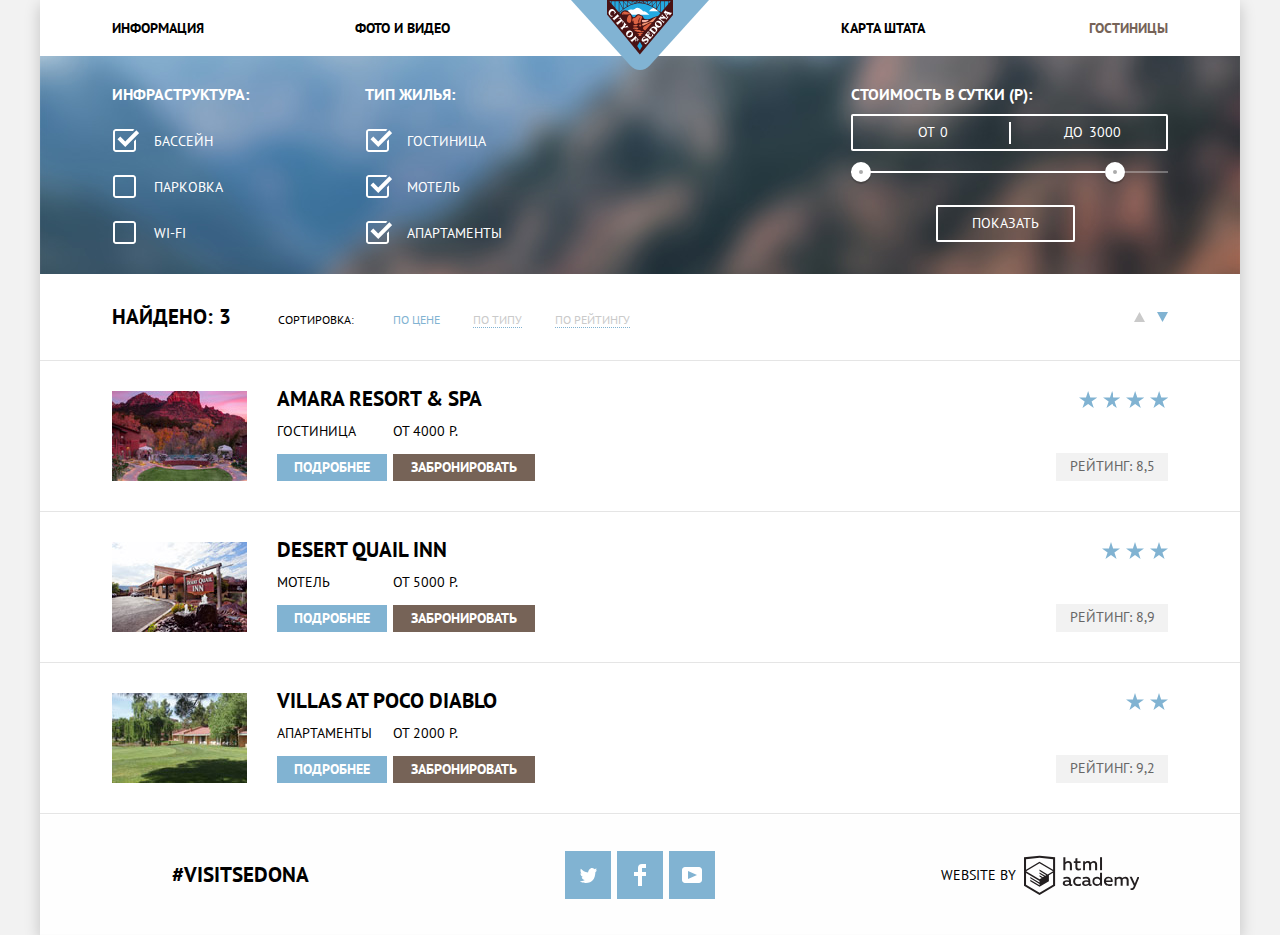
==== commit 0eb5e19b: "Проект готов" ====
--- a/catalog.html
+++ b/catalog.html
@@ -5,174 +5,166 @@
     <title>HTML Academy: Седона</title>
     <link href="https://fonts.googleapis.com/css?family=PT+Sans:400,700&amp;subset=latin,cyrillic" rel="stylesheet" type="text/css">
     <link href="css/normalize.css" rel="stylesheet">
-    <link href="css/style.css" rel="stylesheet">
+    <link href="css/style.min.css" rel="stylesheet">
   </head>
   <body>
-		<div class="wrapper-inner-page">
-		<div class="background-wrap">
-			<header class="main-header">
-				<nav class="main-navigation">
-					<a class="main-header-logo" href="index.html">
-						<img src="img/logo.svg" width="140" height="70" alt="Логотип Седона">
-					</a>
-					<ul class="site-navigation">
-						<li> <a href="info.html">Информация</a></li>
-						<li> <a href="foto-video.html">Фото и видео</a></li>
-						<li> <a href="mapstate.html">Карта штата</a></li>
-						<li class="site-navigation-current">Гостиницы</li>
-					</ul>
-				</nav>
-			</header>
-			<main>
-				<section class="filters">
-					<h2 class="visually-hidden">Фильтр отелей</h2>
-					<form class="filter" action="https://echo.htmlacademy.ru" method="get">
-						<fieldset>
-							<legend>Инфраструктура:</legend>
-								<ul>
-									<li class="filter-option">
-										<input class="visually-hidden filter-input filter-input-checkbox" type="checkbox" name="pool" id="filter-pool" checked>
-										<label for="filter-pool">Бассейн</label>
-									</li>
-									<li class="filter-option">
-										<input class="visually-hidden filter-input filter-input-checkbox" type="checkbox" name="parking" id="filter-parking">
-										<label for="filter-parking">Парковка</label>
-									</li>
-									<li class="filter-option">
-										<input class="visually-hidden filter-input filter-input-checkbox" type="checkbox" name="wi-fi" id="filter-wi-fi">
-										<label for="filter-wi-fi">Wi-Fi</label>
-									</li>
-								</ul>
-						</fieldset>
-						<fieldset>
-							<legend>Тип жилья:</legend>
-								<ul>
-									<li class="filter-option">
-										<input class="visually-hidden filter-input filter-input-checkbox" type="checkbox" name="hostel" id="filter-hostel" checked>
-										<label for="filter-hostel">Гостиница</label>
-									</li>
-									<li class="filter-option">
-										<input class="visually-hidden filter-input filter-input-checkbox" type="checkbox" name="hotel" id="filter-hotel" checked>
-										<label for="filter-hotel">Мотель</label>
-									</li>
-									<li class="filter-option">
-										<input class="visually-hidden filter-input filter-input-checkbox" type="checkbox" name="apartments" id="filter-apartments" checked>
-										<label for="filter-apartments">Апартаменты</label>
-									</li>
-								</ul>
-						</fieldset>
-						<div class="filter-range">
-							<div class="filter-range-title">Стоимость в сутки (р):</div>
-							<div class="price-controls">
-								<label class="min-price">от <input type="text" name="min-price" value="0" placeholder="24 апреля 2017"></label>
-								<label class="max-price">до <input type="text" name="max-price" value="3000"></label>
-							</div>
-							<div class="range-controls">
-								<div class="scale">
-									<div class="bar"></div>
-								</div>
-								<div class="range-toggle range-toggle-min"></div>
-								<div class="range-toggle range-toggle-max"></div>
-							</div>
-							<button class="btn-transparent" type="submit">Показать</button>
-						</div>
-					</form>
-					<div class="results">
-						<div class="found-wrap">
-							<h3>Найдено:</h3>
-							<p class="found">3</p>
-							<h4>Сортировка:</h4>
-							<ul class="sorting">
-								<li class="sort-by"><a href="">По цене</a></li>
-								<li class="sort-by"><a href="">По типу</a></li>
-								<li class="sort-by"><a href="">По рейтингу</a></li>
-							</ul>
-						</div>
-						<ul class="icon-dir">
-							<li class="icon-up-down-dir"><a href=""><span class="visually-hidden">Возрастание</span><svg xmlns="http://www.w3.org/2000/svg" width="11" height="10" viewBox="0 0 11 10"><path fill="#231F20" d="M5.5 0L0 10h11z"/></svg></a></li>
-							<li class="icon-up-down-dir"><a href=""><span class="visually-hidden">Убывание</span><svg xmlns="http://www.w3.org/2000/svg" width="11" height="10" viewBox="0 0 11 10"><path fill="#231F20" d="M5.5 10L0 0h11"/></svg></a></li>
-						</ul>
-					</div>
-			</section>
-			<section class="hotels">
-				<h2 class="visually-hidden">Список подходящих отелей</h2>
-					<ul class="hotels-list">
-						<li>
-							<a href="#"><img class="preview" src="img/amara-resort.jpg" width="135" height="90" alt="Фото Amara Resort & Spa"></a>
-							<div class="hotel-info">
-								<h3><a href="#" class="hotels-name">Amara Resort & Spa</a></h3>
-								<div class="type-price">
-									<p>Гостиница</p>
-									<p>От 4000 р.</p>
-								</div>
-								<div class="button-block">
-									<a href="#" class="button-more">Подробнее</a>
-									<a href="#" class="button-reservation">Забронировать</a>
-								</div>
-							</div>
-							<div class="hotel-rating">
-								<div class="star four-star">
-								</div>
-								<p class="rating">Рейтинг: 8,5</p>
-							</div>
-						</li>
-						<li>
-							<a href="#"><img class="preview" src="img/desert-quail.jpg" width="135" height="90" alt="Фото Desert Quail Inn"></a>
-							<div class="hotel-info">
-								<h3><a href="#" class="hotels-name">Desert Quail Inn</a></h3>
-								<div class="type-price">	
-									<p>Мотель</p>
-									<p>От 5000 р.</p>
-								</div>
-								<div class="button-block">
-									<a href="#" class="button-more">Подробнее</a>
-									<a href="#" class="button-reservation">Забронировать</a>
-								</div>
-							</div>
-							<div class="hotel-rating">
-								<div class="star three-star">
-								</div>
-								<p class="rating">Рейтинг: 8,9</p>
-							</div>
-						</li>
-						<li>
-							<a href="#"><img class="preview" src="img/villas-at-poco-diablo.jpg" width="135" height="90" alt="Фото Villas at Poco Diablo"></a>
-							<div class="hotel-info">
-								<h3><a href="#" class="hotels-name">Villas at Poco Diablo</a></h3>
-								<div class="type-price">
-									<p>Апартаменты</p>
-									<p>От 2000 р.</p>
-								</div>
-								<div class="button-block">
-									<a href="#" class="button-more">Подробнее</a>
-									<a href="#" class="button-reservation">Забронировать</a>
-								</div>
-							</div>
-							<div class="hotel-rating">
-								<div class="star two-star"></div>
-								<p class="rating">Рейтинг: 9,2</p>								
-							</div>
-						</li>
-					</ul>
-			</section>
-		</main>
-			<footer class="main-footer">
-				<div class="visitsedona">#visitSEDONA
-				</div>
-				<ul class="footer-social">
-					<li><a class="social-button" href="#"><span class="visually-hidden">Твиттер</span><svg xmlns="http://www.w3.org/2000/svg" xmlns:xlink="http://www.w3.org/1999/xlink" width="17" height="15" viewBox="0 0 17 15"><path fill="#FFF" d="M10.95.144c1.685-.496 2.984.27 3.577 1.179.673-.231 1.331-.481 2.011-.708a2.345 2.345 0 0 1-.857 1.768c.685.17 1.304-.491 1.304-.491-.169 1-1.006 1.788-1.563 2.024-.231 6.75-3.175 11.217-10.077 11.082h-.446c-.41 0-4.164-.46-4.898-1.887 2.271.196 3.893-.422 4.693-1.177-.96-.3-2.679-.477-2.979-2.95.349.106.564.228 1.19.119C1.705 8.247.374 7.53.448 5.33c.285.328 1.067.536 1.34.472C1.085 5.561-.182 2.442.894.85c1.818 1.854 3.735 3.606 7.152 3.773C8.254 2.33 9.183.793 10.95.144z"/></svg>
-		</a></li>
-					<li><a class="social-button" href="#"><span class="visually-hidden">Фэйсбук</span><svg xmlns="http://www.w3.org/2000/svg" width="12" height="22" viewBox="0 0 12 22"><path fill="#FFF" d="M12 4V0H8a4 4 0 0 0-4 4v4H0v4h4v10h4V12h4V8H8V4h4z"/></svg></a></li>
-					<li><a class="social-button" href="#"><span class="visually-hidden">Ютуб</span><svg xmlns="http://www.w3.org/2000/svg" xmlns:xlink="http://www.w3.org/1999/xlink" width="20" height="16" viewBox="0 0 20 16"><path fill="#FFF" d="M17 0H3C1.35 0 0 1.35 0 3v10c0 1.65 1.35 3 3 3h14c1.65 0 3-1.35 3-3V3c0-1.65-1.35-3-3-3zM6.027 11.998V4.002L15.014 8l-8.987 3.998z"/></svg>
-		</a></li>
-				</ul>
-				<div class="footer-copyright">
-					<p>Website by</p>
-					<a href="https://htmlacademy.ru/intensive/htmlcss"><span><svg data-name="Layer 1" xmlns="http://www.w3.org/2000/svg" width="115" height="41" viewBox="0 0 113 39"><title>logo-name</title><path d="M401.93,351.51a2.07,2.07,0,0,0,.58-0.11v1.4a3.41,3.41,0,0,1-1.24.22,1.75,1.75,0,0,1-1.75-1,5.08,5.08,0,0,1-3.3,1.13c-1.59,0-3.06-.87-3.06-2.68,0-2.24,2.08-2.93,3.9-2.93a11.63,11.63,0,0,1,2.28.26v-0.31c0-1.09-.8-1.86-2.3-1.86a7.79,7.79,0,0,0-3.15.67v-1.79a10.72,10.72,0,0,1,3.35-.58c2.48,0,4,1.18,4,3.83v3.14A0.57,0.57,0,0,0,401.93,351.51Zm-6.76-1.19a1.42,1.42,0,0,0,1.64,1.29,3.56,3.56,0,0,0,2.53-1V349.1a10.21,10.21,0,0,0-1.9-.22C396.34,348.89,395.17,349.23,395.17,350.33Z" transform="translate(-355.09 -323.29)"/><path d="M408.15,343.91a5.29,5.29,0,0,1,2.7.67v1.79a4.28,4.28,0,0,0-2.42-.73,2.89,2.89,0,1,0,0,5.76,5.26,5.26,0,0,0,2.55-.67v1.8a6.58,6.58,0,0,1-2.9.6,4.42,4.42,0,0,1-4.72-4.54A4.54,4.54,0,0,1,408.15,343.91Z" transform="translate(-355.09 -323.29)"/><path d="M420.93,351.51a2.07,2.07,0,0,0,.58-0.11v1.4a3.41,3.41,0,0,1-1.24.22,1.75,1.75,0,0,1-1.75-1,5.08,5.08,0,0,1-3.3,1.13c-1.59,0-3.06-.87-3.06-2.68,0-2.24,2.08-2.93,3.9-2.93a11.63,11.63,0,0,1,2.28.26v-0.31c0-1.09-.8-1.86-2.3-1.86a7.79,7.79,0,0,0-3.15.67v-1.79a10.72,10.72,0,0,1,3.35-.58c2.48,0,4,1.18,4,3.83v3.14A0.57,0.57,0,0,0,420.93,351.51Zm-6.76-1.19a1.42,1.42,0,0,0,1.64,1.29,3.56,3.56,0,0,0,2.53-1V349.1a10.21,10.21,0,0,0-1.9-.22C415.33,348.89,414.17,349.23,414.17,350.33Z" transform="translate(-355.09 -323.29)"/><path d="M431.76,340.14V352.9H430v-1.39a4.07,4.07,0,0,1-3.35,1.62,4.62,4.62,0,0,1,0-9.22,4,4,0,0,1,3.15,1.37v-5.14h2ZM427,345.62a2.9,2.9,0,0,0,0,5.8,3,3,0,0,0,2.79-1.84v-2.13A3.06,3.06,0,0,0,427,345.62Z" transform="translate(-355.09 -323.29)"/><path d="M438.08,343.91c3.48,0,4.68,2.81,4.12,5.34h-6.58c0.22,1.57,1.75,2.22,3.35,2.22a6.41,6.41,0,0,0,2.77-.62v1.68a7.5,7.5,0,0,1-3.14.6c-2.68,0-5-1.53-5-4.61A4.39,4.39,0,0,1,438.08,343.91Zm0.09,1.62a2.39,2.39,0,0,0-2.57,2.26h4.85A2.06,2.06,0,0,0,438.17,345.53Z" transform="translate(-355.09 -323.29)"/><path d="M444.19,352.9v-8.75h1.73v1.09a4,4,0,0,1,2.92-1.33,3,3,0,0,1,2.73,1.4,4.33,4.33,0,0,1,3.06-1.4,3.21,3.21,0,0,1,3.32,3.52v5.47h-2v-5.41a1.67,1.67,0,0,0-1.73-1.84,2.94,2.94,0,0,0-2.17,1.18c0,0.2,0,.4,0,0.6v5.47h-2v-5.41a1.67,1.67,0,0,0-1.73-1.84,3.11,3.11,0,0,0-2.32,1.35v5.91h-2Z" transform="translate(-355.09 -323.29)"/><path d="M466.56,344.15h2l-4.1,9.93c-0.95,2.28-2.19,3-3.52,3a5,5,0,0,1-1.15-.15v-1.66a3,3,0,0,0,.89.13c0.95,0,1.66-.67,2.17-2l0.18-.44-4.16-8.82H461l3,6.6Z" transform="translate(-355.09 -323.29)"/><path d="M395.75,324.82v5a4,4,0,0,1,2.83-1.2,3.41,3.41,0,0,1,3.61,3.57v5.41h-2v-5.16a1.9,1.9,0,0,0-2-2.1,3.08,3.08,0,0,0-2.44,1.46v5.8h-2V324.82h2Z" transform="translate(-355.09 -323.29)"/><path d="M407.52,325.71v3.12h3.17v1.71h-3.17v4c0,1.15.53,1.53,1.66,1.53a4.71,4.71,0,0,0,1.77-.35v1.68a7.14,7.14,0,0,1-2.35.38,2.68,2.68,0,0,1-3-2.88v-4.38H404v-1.71h1.57v-2.64Z" transform="translate(-355.09 -323.29)"/><path d="M413.19,337.58v-8.75h1.73v1.09a4,4,0,0,1,2.92-1.33,3,3,0,0,1,2.73,1.4,4.33,4.33,0,0,1,3.06-1.4,3.21,3.21,0,0,1,3.32,3.52v5.47h-2v-5.41a1.67,1.67,0,0,0-1.73-1.84,2.94,2.94,0,0,0-2.17,1.18c0,0.2,0,.4,0,0.6v5.47h-2v-5.41a1.67,1.67,0,0,0-1.73-1.84,3.11,3.11,0,0,0-2.32,1.35v5.91h-2Z" transform="translate(-355.09 -323.29)"/><rect x="74.72" y="1.52" width="1.95" height="12.76"/><path d="M370.53,323.31l-0.16,0-15.28,1.6v28L370.37,362l15.28-9.09v-28Zm13.12,28.45-13.28,7.9-13.28-7.9V340.28l13.22,7.87,0,1.43-9.07-5.4v1.38l9.11,5.47,0,1.46-9.1-5.42v1.38l9.11,5.47h0l9.19-5.5v-1.39h0v-4.52l4.1-2.45v11.67Zm0-13.16L380,340.74h0l-1.68,1-8-4.76v1.38l6.84,4.07-0.06,0-0.15.09-1,.57-5.64-3.36v1.38l4.45,2.65-1.05.7,0,0-3.36-2v1.38l2.21,1.3-2.25,1.35-13.16-7.82,13.17-7.92h0Zm0-1.39-13.35-7.87h0l-13.2,7.86v-10.5l13.28-1.39,13.28,1.39v10.51Z" transform="translate(-355.09 -323.29)"/></svg></span>
-					</a>
-				</div>
-			</footer>
-		</div>
-		</div>
-	</body>
+  	<div class="wrapper-inner-page">
+  		<div class="background-wrap">
+  			<header class="main-header">
+  				<nav class="main-navigation">
+  					<a class="main-header-logo" href="index.html"><img src="img/logo.svg" width="140" height="70" alt="Логотип Седона">
+  					</a>
+  					<ul class="site-navigation">
+  						<li><a href="info.html">Информация</a></li>
+  						<li><a href="foto-video.html">Фото и видео</a></li>
+  						<li><a href="mapstate.html">Карта штата</a></li>
+  						<li class="site-navigation-current">Гостиницы</li>
+  					</ul>
+  				</nav>
+  			</header>
+  			<main>
+  				<section class="filters">
+  					<h2 class="visually-hidden">Фильтр отелей</h2>
+  					<form class="filter" action="https://echo.htmlacademy.ru" method="get">
+  						<fieldset>
+  							<legend>Инфраструктура:</legend>
+  							<ul>
+  								<li class="filter-option">
+  									<input class="visually-hidden filter-input filter-input-checkbox" type="checkbox" name="pool" id="filter-pool" checked>
+  									<label for="filter-pool">Бассейн</label>
+  								</li>
+  								<li class="filter-option">
+  									<input class="visually-hidden filter-input filter-input-checkbox" type="checkbox" name="parking" id="filter-parking">
+  									<label for="filter-parking">Парковка</label>
+  								</li>
+  								<li class="filter-option">
+  									<input class="visually-hidden filter-input filter-input-checkbox" type="checkbox" name="wi-fi" id="filter-wi-fi">
+  									<label for="filter-wi-fi">Wi-Fi</label>
+  								</li>
+  							</ul>
+  						</fieldset>
+  						<fieldset>
+  							<legend>Тип жилья:</legend>
+  							<ul>
+  								<li class="filter-option">
+  									<input class="visually-hidden filter-input filter-input-checkbox" type="checkbox" name="hostel" id="filter-hostel" checked>
+  									<label for="filter-hostel">Гостиница</label>
+  								</li>
+  								<li class="filter-option">
+  									<input class="visually-hidden filter-input filter-input-checkbox" type="checkbox" name="hotel" id="filter-hotel" checked>
+  									<label for="filter-hotel">Мотель</label>
+  								</li>
+  								<li class="filter-option">
+  									<input class="visually-hidden filter-input filter-input-checkbox" type="checkbox" name="apartments" id="filter-apartments" checked>
+  									<label for="filter-apartments">Апартаменты</label>
+  								</li>
+  							</ul>
+  						</fieldset>
+  						<div class="filter-range">
+  							<div class="filter-range-title">Стоимость в сутки (р):</div>
+  							<div class="price-controls">
+  								<label class="min-price">от <input type="text" name="min-price" value="0" placeholder="24 апреля 2017"></label>
+  								<label class="max-price">до <input type="text" name="max-price" value="3000"></label>
+  							</div>
+  							<div class="range-controls">
+  								<div class="scale">
+  									<div class="bar"></div>
+  								</div>
+  								<div class="range-toggle range-toggle-min"></div>
+  								<div class="range-toggle range-toggle-max"></div>
+  							</div>
+  							<button class="btn-transparent" type="submit">Показать</button>
+  						</div>
+  					</form>
+  					<div class="results">
+  						<div class="found-wrap">
+  							<h3>Найдено:</h3>
+  							<p class="found">3</p>
+  							<h4>Сортировка:</h4>
+  							<ul class="sorting">
+  								<li><a class="sort-by active" href="">По цене</a></li>
+  								<li><a class="sort-by" href="">По типу</a></li>
+  								<li><a class="sort-by" href="">По рейтингу</a></li>
+  							</ul>
+  						</div>
+  						<ul class="icon-dir">
+  							<li><a  class="icon-up-down-dir" href=""><span class="visually-hidden">Возрастание</span><svg xmlns="http://www.w3.org/2000/svg" width="11" height="10" viewBox="0 0 11 10"><path d="M5.5 0L0 10h11z"/></svg></a></li>
+  							<li><a class="icon-up-down-dir active" href=""><span class="visually-hidden">Убывание</span><svg xmlns="http://www.w3.org/2000/svg" width="11" height="10" viewBox="0 0 11 10"><path d="M5.5 10L0 0h11"/></svg></a></li>
+  						</ul>
+  					</div>
+  				</section>
+  				<section class="hotels">
+  					<h2 class="visually-hidden">Список подходящих отелей</h2>
+  					<ul class="hotels-list">
+  						<li><a href="#"><img class="preview" src="img/amara-resort.jpg" width="135" height="90" alt="Фото Amara Resort & Spa"></a>
+  							<div class="hotel-info">
+  								<h3><a href="#" class="hotels-name">Amara Resort & Spa</a></h3>
+  								<div class="type-price">
+  									<p>Гостиница</p>
+  									<p>От 4000 р.</p>
+  								</div>
+  								<div class="button-block">
+  									<a href="#" class="button-more">Подробнее</a>
+  									<a href="#" class="button-reservation">Забронировать</a>
+  								</div>
+  							</div>
+  							<div class="hotel-rating">
+  								<div class="star four-star"></div>
+  								<p class="rating">Рейтинг: 8,5</p>
+  							</div>
+  						</li>
+  						<li><a href="#"><img class="preview" src="img/desert-quail.jpg" width="135" height="90" alt="Фото Desert Quail Inn"></a>
+  							<div class="hotel-info">
+  								<h3><a href="#" class="hotels-name">Desert Quail Inn</a></h3>
+  								<div class="type-price">
+  									<p>Мотель</p>
+  									<p>От 5000 р.</p>
+  								</div>
+  								<div class="button-block">
+  									<a href="#" class="button-more">Подробнее</a>
+  									<a href="#" class="button-reservation">Забронировать</a>
+  								</div>
+  							</div>
+  							<div class="hotel-rating">
+  								<div class="star three-star"></div>
+  								<p class="rating">Рейтинг: 8,9</p>
+  							</div>
+  						</li>
+  						<li><a href="#"><img class="preview" src="img/villas-at-poco-diablo.jpg" width="135" height="90" alt="Фото Villas at Poco Diablo"></a>
+  							<div class="hotel-info">
+  								<h3><a href="#" class="hotels-name">Villas at Poco Diablo</a></h3>
+  								<div class="type-price">
+  									<p>Апартаменты</p>
+  									<p>От 2000 р.</p>
+  								</div>
+  								<div class="button-block">
+  									<a href="#" class="button-more">Подробнее</a>
+  									<a href="#" class="button-reservation">Забронировать</a>
+  								</div>
+  							</div>
+  							<div class="hotel-rating">
+  								<div class="star two-star"></div>
+  								<p class="rating">Рейтинг: 9,2</p>
+  							</div>
+  						</li>
+  					</ul>
+  				</section>
+  			</main>
+  			<footer class="main-footer">
+  				<div class="visitsedona">#visitSEDONA
+  				</div>
+  				<ul class="footer-social">
+  					<li><a class="social-button" href="#"><span class="visually-hidden">Твиттер</span><svg xmlns="http://www.w3.org/2000/svg" xmlns:xlink="http://www.w3.org/1999/xlink" width="17" height="15" viewBox="0 0 17 15"><path d="M10.95.144c1.685-.496 2.984.27 3.577 1.179.673-.231 1.331-.481 2.011-.708a2.345 2.345 0 0 1-.857 1.768c.685.17 1.304-.491 1.304-.491-.169 1-1.006 1.788-1.563 2.024-.231 6.75-3.175 11.217-10.077 11.082h-.446c-.41 0-4.164-.46-4.898-1.887 2.271.196 3.893-.422 4.693-1.177-.96-.3-2.679-.477-2.979-2.95.349.106.564.228 1.19.119C1.705 8.247.374 7.53.448 5.33c.285.328 1.067.536 1.34.472C1.085 5.561-.182 2.442.894.85c1.818 1.854 3.735 3.606 7.152 3.773C8.254 2.33 9.183.793 10.95.144z"/></svg></a></li>
+  					<li><a class="social-button" href="#"><span class="visually-hidden">Фэйсбук</span><svg xmlns="http://www.w3.org/2000/svg" width="12" height="22" viewBox="0 0 12 22"><path d="M12 4V0H8a4 4 0 0 0-4 4v4H0v4h4v10h4V12h4V8H8V4h4z"/></svg></a></li>
+  					<li><a class="social-button" href="#"><span class="visually-hidden">Ютуб</span><svg xmlns="http://www.w3.org/2000/svg" xmlns:xlink="http://www.w3.org/1999/xlink" width="20" height="16" viewBox="0 0 20 16"><path d="M17 0H3C1.35 0 0 1.35 0 3v10c0 1.65 1.35 3 3 3h14c1.65 0 3-1.35 3-3V3c0-1.65-1.35-3-3-3zM6.027 11.998V4.002L15.014 8l-8.987 3.998z"/></svg></a></li>
+  				</ul>
+  				<div class="footer-copyright">
+  					<p>Website by</p>
+  					<a href="https://htmlacademy.ru/intensive/htmlcss"><svg data-name="Layer 1" xmlns="http://www.w3.org/2000/svg" width="115" height="41" viewBox="0 0 113 39"><title>logo-name</title><path d="M401.93,351.51a2.07,2.07,0,0,0,.58-0.11v1.4a3.41,3.41,0,0,1-1.24.22,1.75,1.75,0,0,1-1.75-1,5.08,5.08,0,0,1-3.3,1.13c-1.59,0-3.06-.87-3.06-2.68,0-2.24,2.08-2.93,3.9-2.93a11.63,11.63,0,0,1,2.28.26v-0.31c0-1.09-.8-1.86-2.3-1.86a7.79,7.79,0,0,0-3.15.67v-1.79a10.72,10.72,0,0,1,3.35-.58c2.48,0,4,1.18,4,3.83v3.14A0.57,0.57,0,0,0,401.93,351.51Zm-6.76-1.19a1.42,1.42,0,0,0,1.64,1.29,3.56,3.56,0,0,0,2.53-1V349.1a10.21,10.21,0,0,0-1.9-.22C396.34,348.89,395.17,349.23,395.17,350.33Z" transform="translate(-355.09 -323.29)"/><path d="M408.15,343.91a5.29,5.29,0,0,1,2.7.67v1.79a4.28,4.28,0,0,0-2.42-.73,2.89,2.89,0,1,0,0,5.76,5.26,5.26,0,0,0,2.55-.67v1.8a6.58,6.58,0,0,1-2.9.6,4.42,4.42,0,0,1-4.72-4.54A4.54,4.54,0,0,1,408.15,343.91Z" transform="translate(-355.09 -323.29)"/><path d="M420.93,351.51a2.07,2.07,0,0,0,.58-0.11v1.4a3.41,3.41,0,0,1-1.24.22,1.75,1.75,0,0,1-1.75-1,5.08,5.08,0,0,1-3.3,1.13c-1.59,0-3.06-.87-3.06-2.68,0-2.24,2.08-2.93,3.9-2.93a11.63,11.63,0,0,1,2.28.26v-0.31c0-1.09-.8-1.86-2.3-1.86a7.79,7.79,0,0,0-3.15.67v-1.79a10.72,10.72,0,0,1,3.35-.58c2.48,0,4,1.18,4,3.83v3.14A0.57,0.57,0,0,0,420.93,351.51Zm-6.76-1.19a1.42,1.42,0,0,0,1.64,1.29,3.56,3.56,0,0,0,2.53-1V349.1a10.21,10.21,0,0,0-1.9-.22C415.33,348.89,414.17,349.23,414.17,350.33Z" transform="translate(-355.09 -323.29)"/><path d="M431.76,340.14V352.9H430v-1.39a4.07,4.07,0,0,1-3.35,1.62,4.62,4.62,0,0,1,0-9.22,4,4,0,0,1,3.15,1.37v-5.14h2ZM427,345.62a2.9,2.9,0,0,0,0,5.8,3,3,0,0,0,2.79-1.84v-2.13A3.06,3.06,0,0,0,427,345.62Z" transform="translate(-355.09 -323.29)"/><path d="M438.08,343.91c3.48,0,4.68,2.81,4.12,5.34h-6.58c0.22,1.57,1.75,2.22,3.35,2.22a6.41,6.41,0,0,0,2.77-.62v1.68a7.5,7.5,0,0,1-3.14.6c-2.68,0-5-1.53-5-4.61A4.39,4.39,0,0,1,438.08,343.91Zm0.09,1.62a2.39,2.39,0,0,0-2.57,2.26h4.85A2.06,2.06,0,0,0,438.17,345.53Z" transform="translate(-355.09 -323.29)"/><path d="M444.19,352.9v-8.75h1.73v1.09a4,4,0,0,1,2.92-1.33,3,3,0,0,1,2.73,1.4,4.33,4.33,0,0,1,3.06-1.4,3.21,3.21,0,0,1,3.32,3.52v5.47h-2v-5.41a1.67,1.67,0,0,0-1.73-1.84,2.94,2.94,0,0,0-2.17,1.18c0,0.2,0,.4,0,0.6v5.47h-2v-5.41a1.67,1.67,0,0,0-1.73-1.84,3.11,3.11,0,0,0-2.32,1.35v5.91h-2Z" transform="translate(-355.09 -323.29)"/><path d="M466.56,344.15h2l-4.1,9.93c-0.95,2.28-2.19,3-3.52,3a5,5,0,0,1-1.15-.15v-1.66a3,3,0,0,0,.89.13c0.95,0,1.66-.67,2.17-2l0.18-.44-4.16-8.82H461l3,6.6Z" transform="translate(-355.09 -323.29)"/><path d="M395.75,324.82v5a4,4,0,0,1,2.83-1.2,3.41,3.41,0,0,1,3.61,3.57v5.41h-2v-5.16a1.9,1.9,0,0,0-2-2.1,3.08,3.08,0,0,0-2.44,1.46v5.8h-2V324.82h2Z" transform="translate(-355.09 -323.29)"/><path d="M407.52,325.71v3.12h3.17v1.71h-3.17v4c0,1.15.53,1.53,1.66,1.53a4.71,4.71,0,0,0,1.77-.35v1.68a7.14,7.14,0,0,1-2.35.38,2.68,2.68,0,0,1-3-2.88v-4.38H404v-1.71h1.57v-2.64Z" transform="translate(-355.09 -323.29)"/><path d="M413.19,337.58v-8.75h1.73v1.09a4,4,0,0,1,2.92-1.33,3,3,0,0,1,2.73,1.4,4.33,4.33,0,0,1,3.06-1.4,3.21,3.21,0,0,1,3.32,3.52v5.47h-2v-5.41a1.67,1.67,0,0,0-1.73-1.84,2.94,2.94,0,0,0-2.17,1.18c0,0.2,0,.4,0,0.6v5.47h-2v-5.41a1.67,1.67,0,0,0-1.73-1.84,3.11,3.11,0,0,0-2.32,1.35v5.91h-2Z" transform="translate(-355.09 -323.29)"/><rect x="74.72" y="1.52" width="1.95" height="12.76"/><path d="M370.53,323.31l-0.16,0-15.28,1.6v28L370.37,362l15.28-9.09v-28Zm13.12,28.45-13.28,7.9-13.28-7.9V340.28l13.22,7.87,0,1.43-9.07-5.4v1.38l9.11,5.47,0,1.46-9.1-5.42v1.38l9.11,5.47h0l9.19-5.5v-1.39h0v-4.52l4.1-2.45v11.67Zm0-13.16L380,340.74h0l-1.68,1-8-4.76v1.38l6.84,4.07-0.06,0-0.15.09-1,.57-5.64-3.36v1.38l4.45,2.65-1.05.7,0,0-3.36-2v1.38l2.21,1.3-2.25,1.35-13.16-7.82,13.17-7.92h0Zm0-1.39-13.35-7.87h0l-13.2,7.86v-10.5l13.28-1.39,13.28,1.39v10.51Z" transform="translate(-355.09 -323.29)"/></svg>
+  					</a>
+  				</div>
+  			</footer>
+  		</div>
+  	</div>
+  </body>
 </html>
--- a/css/style.min.css
+++ b/css/style.min.css
@@ -0,0 +1 @@
+@keyframes bounce{0%{transform:translate(-50%,-100%)}to{transform:translate(-50%,0%)}}body{font-family:"PT Sans",Arial,sans-serif;font-size:14px;line-height:26px;font-weight:700;color:#000;text-transform:uppercase;background-color:#f2f2f2}.wrapper{padding:0;width:1200px;margin:0 auto;background-color:rgba(188,188,188,.7);background:url(../img/background-photo.jpg) no-repeat top;background-color:#fff;box-shadow:0 5px 15px 0 rgba(0,1,1,.2)}a{text-decoration:none;padding:0;margin:0}img{max-width:100%}.visually-hidden:not(:focus):not(:active),input[type=checkbox].visually-hidden,input[type=radio].visually-hidden{position:absolute;width:1px;height:1px;margin:-1px;border:0;padding:0;white-space:nowrap;clip-path:inset(100%);clip:rect(0 0 0 0);overflow:hidden}.wrapper-inner-page{padding:0;width:1200px;margin:0 auto;background-color:#fff;box-shadow:0 5px 15px 0 rgba(0,1,1,.2)}.background-wrap{background-color:rgba(116,116,116,.5);background:url(../img/filter-background.jpg) no-repeat top}.main-navigation{position:relative;display:flex;flex-direction:column;max-width:1200px;background-color:#fff}.main-navigation,.main-navigation a{padding:0;margin:0}.site-navigation{display:flex;flex-direction:row;flex-wrap:wrap;justify-content:space-between;padding:0;margin:0 72px;list-style:none}.site-navigation li{display:flex;width:20%}.site-navigation li:nth-child(3),.site-navigation li:nth-child(4){justify-content:flex-end}.site-navigation li:nth-child(1),.site-navigation li:nth-child(2){justify-content:flex-start}.site-navigation li:nth-child(1){margin-right:3%}.site-navigation li:nth-child(2){margin-right:7%}.site-navigation li:nth-child(3){margin-left:7%}.site-navigation li:nth-child(4){margin-left:3%}.site-navigation-current{color:#766357;padding-top:15px;padding-bottom:15px}.site-navigation a{display:block;color:#000;margin:0;padding:15px 0}.site-navigation a:hover{color:#81b3d2}.site-navigation a:focus{color:#766357}.site-navigation a:active{color:#000;opacity:.3}.main-header-logo{position:absolute;left:50%;transform:translateX(-50%)}.welcome{display:flex;justify-content:center;margin-top:76px;padding-bottom:79px;background-color:#dceaf3;background:url(../img/polygon.svg) no-repeat bottom}.welcom img{background-color:rgba(188,188,188,.5)}.welcome-title{display:flex;justify-content:space-around}.sedona-reasons{display:flex;flex-direction:column;padding-top:60px;text-align:center;background-color:#fff}.sedona{font-size:21px;margin:0 0 31px;padding-right:312px;padding-left:312px}.five-reasons{color:#333;font-weight:400;margin:0 0 50px}.reasons{line-height:21px;font-weight:400;text-align:center;margin:0;padding:0}.reason-1,.reason-2,.reasons-list,.recommendations-list{display:flex;flex-direction:row;flex-wrap:wrap;padding:0;margin:0}.reasons-list{position:relative;z-index:1;list-style:none}.reasons-list h3,.recommendations-list h3{font-size:21px;font-weight:700;padding:0;margin:0}.reason-1,.reason-2,.recommendations-list{color:#fff;background-color:#81b3d2}.recommendations-list{justify-content:space-between;padding:0 0 82px;color:#000;background-color:#fff}.recommendation{display:flex;flex-direction:column;align-content:flex-start;margin-top:159px;width:304px;padding-left:48px;padding-right:48px}.recommendation p{margin:0;padding:0}.recommendation h3{position:relative;padding-bottom:26px}.recommendation-1 h3::before,.recommendation-2 h3::before,.recommendation-3 h3::before{content:"";position:absolute;top:-109px;left:114px;width:74px;height:76px;background-color:#fff;background-image:url(../img/icon-1.svg);background-repeat:no-repeat;background-position:bottom}.recommendation-2 h3::before,.recommendation-3 h3::before{top:-103px;background-image:url(../img/icon-2.svg)}.recommendation-3 h3::before{background-image:url(../img/icon-3.svg)}.reason-3,.reason-4,.reason-5{background-color:#eee;padding-bottom:38px}.reason-wrapper{width:304px;padding-top:46px;padding-left:48px;padding-right:48px}.reason-wrapper h3{margin:0;padding:0 77px 24px 76px}.reason-wrapper p,.search{margin:0;padding:0 0 22px}.reason-1 img,.reason-2 img{width:800px;height:256px}.search{position:relative;display:flex;flex-direction:column;min-height:291px;padding:0}.interested-block{position:relative;z-index:1;width:100%;margin:0 auto;text-align:center;padding-top:50px;background-color:#fff}.interested{font-size:30px;line-height:36px;font-weight:700;margin:0;padding:0 0 23px}.date{font-weight:400;line-height:24px;margin:0;padding:0 0 48px}.button-search-hotels{display:flex;justify-content:center;align-items:center;width:568px;height:86px;border:0;padding:0;margin:0 auto}.form-search-hotels{display:flex;flex-direction:row;flex-wrap:wrap;overflow:hidden;position:absolute;left:50%;transform:translateX(-50%);top:100%;justify-content:space-between;background-color:#fff;background-clip:padding-box;margin:0 auto 78px;box-shadow:0 7px 15px 0 rgba(0,1,1,.15);display:none;animation-name:bounce;animation-duration:1s;width:458px;padding:55px}.form-show{display:flex}.map-search img{display:block;padding:0;margin:0}.input-wrapper,.input-wrapper label{display:flex;flex-direction:row;padding:0}.input-wrapper{flex-wrap:wrap;justify-content:space-between;position:relative;width:458px;margin:0 0 29px}.input-wrapper label{align-items:center;width:112px;margin:0}.input-wrapper input{display:flex;box-sizing:border-box;width:346px;min-height:38px;padding:6px 229px 6px 12px;border:0;outline:0;font:inherit;text-transform:uppercase;background-color:#f2f2f2}.input-wrapper input:hover{background-color:#ebebeb}.input-wrapper input:focus{background-color:#fff;outline:2px solid #e5e5e5}::-webkit-input-placeholder{color:#000}:-moz-placeholder,::-moz-placeholder{color:#000}:-ms-input-placeholder{color:#000}.calendar{position:absolute;right:9px;top:8px;fill:#cacaca;border:0;margin:0;padding:0;background-color:#f2f2f2;outline:0}.calendar:hover{fill:#000}.calendar:active{fill:#81b3d2}.namber-wrap{display:flex;flex-direction:row;flex-wrap:wrap;width:50%;align-items:center;justify-content:flex-end;height:40px}.button-minus,.button-plus,.namber-of{padding:0;border:0;width:38px;height:38px;font-weight:700;background-color:#f2f2f2}.namber-of{display:block;text-align:center;outline:0}.button-minus,.button-plus{display:flex;flex-direction:row;justify-content:center;align-items:center;margin:0;font-size:24px;color:#a9a9a9}.button-minus:hover,.button-plus:hover{color:#000}.button-minus:active,.button-plus:active{color:#81b3d2}.number-adults,.number-children{display:flex;flex-direction:row;flex-wrap:wrap;padding:0}.number-adults{margin:0 3px 0 40px}.number-children{margin:0 0 0 27px}.button-search{justify-content:space-around;width:100%;height:58px;border:0;padding:0;margin:54px 0 0;outline:0}.button-search,.button-search-hotels{font-size:21px;line-height:26px;font-weight:700;text-transform:uppercase;color:#fff}.button-search-hotels{background-color:#766357}.button-search{background-color:#81b3d2}.button-reservation:hover,.button-search-hotels:hover{background-color:#604e43}.button-reservation:active,.button-search-hotels:active{color:rgba(255,255,255,.3);background-color:#503e33}.main-footer{position:relative;display:flex;flex-direction:row;justify-content:flex-start;z-index:1;align-items:center;margin:-120px 0 0;padding:36px 0;color:#000;background:url(../img/background-footer.png) no-repeat bottom}.hotels-name,.visitsedona{font-size:21px;line-height:26px;font-weight:700;color:#000}.hotels-name h3{margin:0;padding:0}.visitsedona{text-align:center;flex-basis:400px}.footer-social,.social-button{display:flex;justify-content:center}.footer-social{flex-direction:row;flex-wrap:wrap;flex-basis:400px;margin:0;padding:0;list-style:none}.social-button{align-items:center;width:46px;height:48px;outline:0;background-color:#81b3d2;text-decoration:none}.footer-social li:not(:last-of-type){margin-right:6px}.button-more:hover,.button-search:hover,.social-button:focus,.social-button:hover{background-color:#669ec0}.button-more:active,.button-search:active{color:#88b6d1}.social-button svg{fill:#fff}.social-button:active svg{fill:#88b6d1}.social-button:focus svg{fill:#88b6d1}.footer-copyright{display:flex;flex-direction:row;flex-wrap:wrap;min-height:41px;justify-content:center;align-items:center;flex-basis:400px;margin:0;padding:0;font-size:14px;line-height:26px;font-weight:400}.copyright,.footer-copyright p{display:block;padding:0;margin:auto 8px auto 0}.copyright{margin:0}.footer-copyright svg{display:block;fill:#231f20}.footer-copyright svg:hover{fill:#81b3d2}.footer-copyright svg:active{fill:#bdbbbc}.hotels,.hotels-list li{border-bottom:solid 1px #e5e5e5}.filter ul,.hotels-name p{margin:0;padding:0;color:#333}.hotels-name:hover{color:#81b3d2}.hotels-name:active{color:rgba(0,0,0,.3)}.star{display:flex;justify-content:flex-end;height:17px;background-image:url(../img/star.svg);background-repeat:space}.two-star{width:42px}.three-star{width:66px}.four-star{width:89px}.hotels-list{display:flex;flex-direction:column;list-style:none;margin:0;padding:0 0 120px;background-color:#fff}.hotels-list li{min-height:150px;display:flex;flex-direction:row;align-items:center;margin:0;padding:0 72px;overflow:auto}.button-more,.button-reservation{width:110px;padding:0;border:0;margin:0 6px 0 0;text-align:center;font-weight:700;color:#fff;background-color:#81b3d2}.button-reservation{width:142px;height:27px;margin:0;font-size:14px;line-height:26px;background-color:#766357}.rating{display:flex;flex-direction:column;align-items:center;width:112px;height:28px;padding:0;margin:0;background-color:#f2f2f2;color:#666}.filters{width:100%;margin-top:77px}.filter{display:flex;flex-direction:row;padding:0;margin:0 72px}.filter ul{list-style:none;font-size:14px;line-height:21px;color:#fff}.filter fieldset{padding:0;margin:-49px 4% 0 0;border:0;width:20%}.filter-option{margin:0 0 25px;padding:0 0 0 42px;font-weight:400}.filter-option label{position:relative;display:block;cursor:pointer;user-select:none;margin:0}.filter-input-checkbox+label::before{content:"";position:absolute;left:-41px;top:-2px;width:23px;height:23px;background-image:url(../img/checkbox-off.svg);background-repeat:no-repeat;background-position:0 0}.filter-input-checkbox:checked+label::before{content:"";position:absolute;left:-41px;top:-2px;width:26px;height:23px;background-image:url(../img/checkbox-on.svg);background-repeat:no-repeat;background-position:0 0}.filter-input-checkbox:disabled+label::before{background-image:url(../img/checkbox-off-dis.svg)}.filter-input-checkbox:checked:disabled+label::before{background-image:url(../img/checkbox-on-dis.svg)}.filter-input-checkbox:checked:disabled:focus+label::before,.filter-input-checkbox:checked:focus+label::before,.filter-input-checkbox:disabled:focus+label::before,.filter-input-checkbox:focus+label::before{outline:2px solid #3e93ff}.filter legend{margin:0 0 26px;font-size:16px;line-height:21px;color:#fff}.filter-range{width:30%;margin-top:-49px;margin-bottom:32px;margin-left:22%;color:#fff;text-transform:uppercase}.filter-range-title{margin-bottom:9px;font-weight:600;font-size:16px;line-height:21px}.price-controls{position:relative;height:33px;margin-bottom:20px;font-size:0;border:2px solid #fff;border-radius:2px}.price-controls::after{content:"";position:absolute;top:50%;left:50%;width:2px;height:22px;background:#fff;transform:translate(-50%,-50%)}.price-controls label{display:inline-block;vertical-align:middle;font-size:14px;line-height:21px;cursor:pointer}.price-controls .max-price,.price-controls .min-price{width:92px;padding-top:5px;font-size:14px;line-height:21px;font-weight:400}.price-controls .min-price{padding-left:65px}.price-controls .max-price{padding-left:54px}.price-controls input{width:50px;margin:0;color:inherit;font:inherit;background:0 0;border:0}.range-controls{position:relative;margin-bottom:32px}.range-controls .scale{height:2px;background:rgba(255,255,255,.3)}.range-controls .bar{width:80%;height:2px;background:#fff}.range-toggle{position:absolute;top:-9px;width:4px;height:4px;background:#ababab;border:8px solid #fff;border-radius:50%;box-shadow:0 2px 1px 0 rgba(0,1,1,.2);cursor:pointer}.range-toggle:hover{border:9px solid #fff;top:-10px;margin-left:-1px}.range-toggle-min{left:0}.range-toggle-max{left:80%}.btn-transparent{display:block;margin:0 96px 0 85px;padding:6px 34px;font-size:14px;line-height:21px;color:#fff;text-transform:uppercase;background:0 0;border:2px solid #fff;border-radius:2px;cursor:pointer}.btn-transparent:hover{color:#000;background:#fff}.found-wrap,.results{display:flex;flex-direction:row}.results{flex-wrap:wrap;justify-content:space-between;position:relative;padding:30px 72px;background-color:#fff;border-bottom:solid 1px #e5e5e5}.found-wrap{align-items:baseline}.results h3{font-size:21px;line-height:26px;margin:0}.results h4,.sort-by{font-size:12px;line-height:18px;font-weight:400;margin:0}.results h4{margin-right:6px}.results .sorting{display:flex;flex-direction:row;flex-wrap:wrap;padding:0;margin:0}.found,.sorting{padding:0;list-style:none}.found{width:59px;font-size:21px;line-height:26px;margin:0 0 0 6px}.sorting{display:flex;margin:0;font-size:12px;line-height:18px;font-weight:400}.sort-by{margin-left:33px;outline:0;color:#cacaca;border-bottom:1px dotted #81b3d2}.sort-by:hover{color:#81b3d2;border-bottom:1px dashed #81b3d2}.sort-by:focus{color:#81b3d2;border-bottom:0;outline:0}.sort-by:active{color:#000;border-bottom:0}.icon-dir{display:flex;padding:0;margin:0;list-style:none}.icon-dir li{display:flex;padding:0;margin:0 0 0 12px}.icon-up-down-dir svg{fill:#cacaca}.icon-up-down-dir:hover svg{fill:#000}.active svg,.icon-up-down-dir:active svg{fill:#81b3d2}.icon-up-down-dir:focus svg{fill:#81b3d2}.hotel-info,.preview{min-height:90px;padding:0}.preview{display:block;min-width:135px;border:0;margin:0}.hotel-info{display:flex;flex-direction:column;flex-grow:1;justify-content:space-between;margin:0 0 0 30px;font-weight:400;height:1px}.hotel-info h3,.hotel-info p{padding:0 0 8px;margin:-5px 0 0}.hotel-info p{line-height:21px}.type-price p{text-align:left;margin-right:6px;width:110px}.type-price{padding:0;margin:0}.button-block,.type-price{display:flex;flex-direction:row;flex-wrap:wrap}.hotel-rating{min-height:90px;display:flex;flex-direction:column;justify-content:space-between;align-items:flex-end;font-weight:400;padding:0;margin:0;height:1px}.active{color:#81b3d2;border-bottom:0}